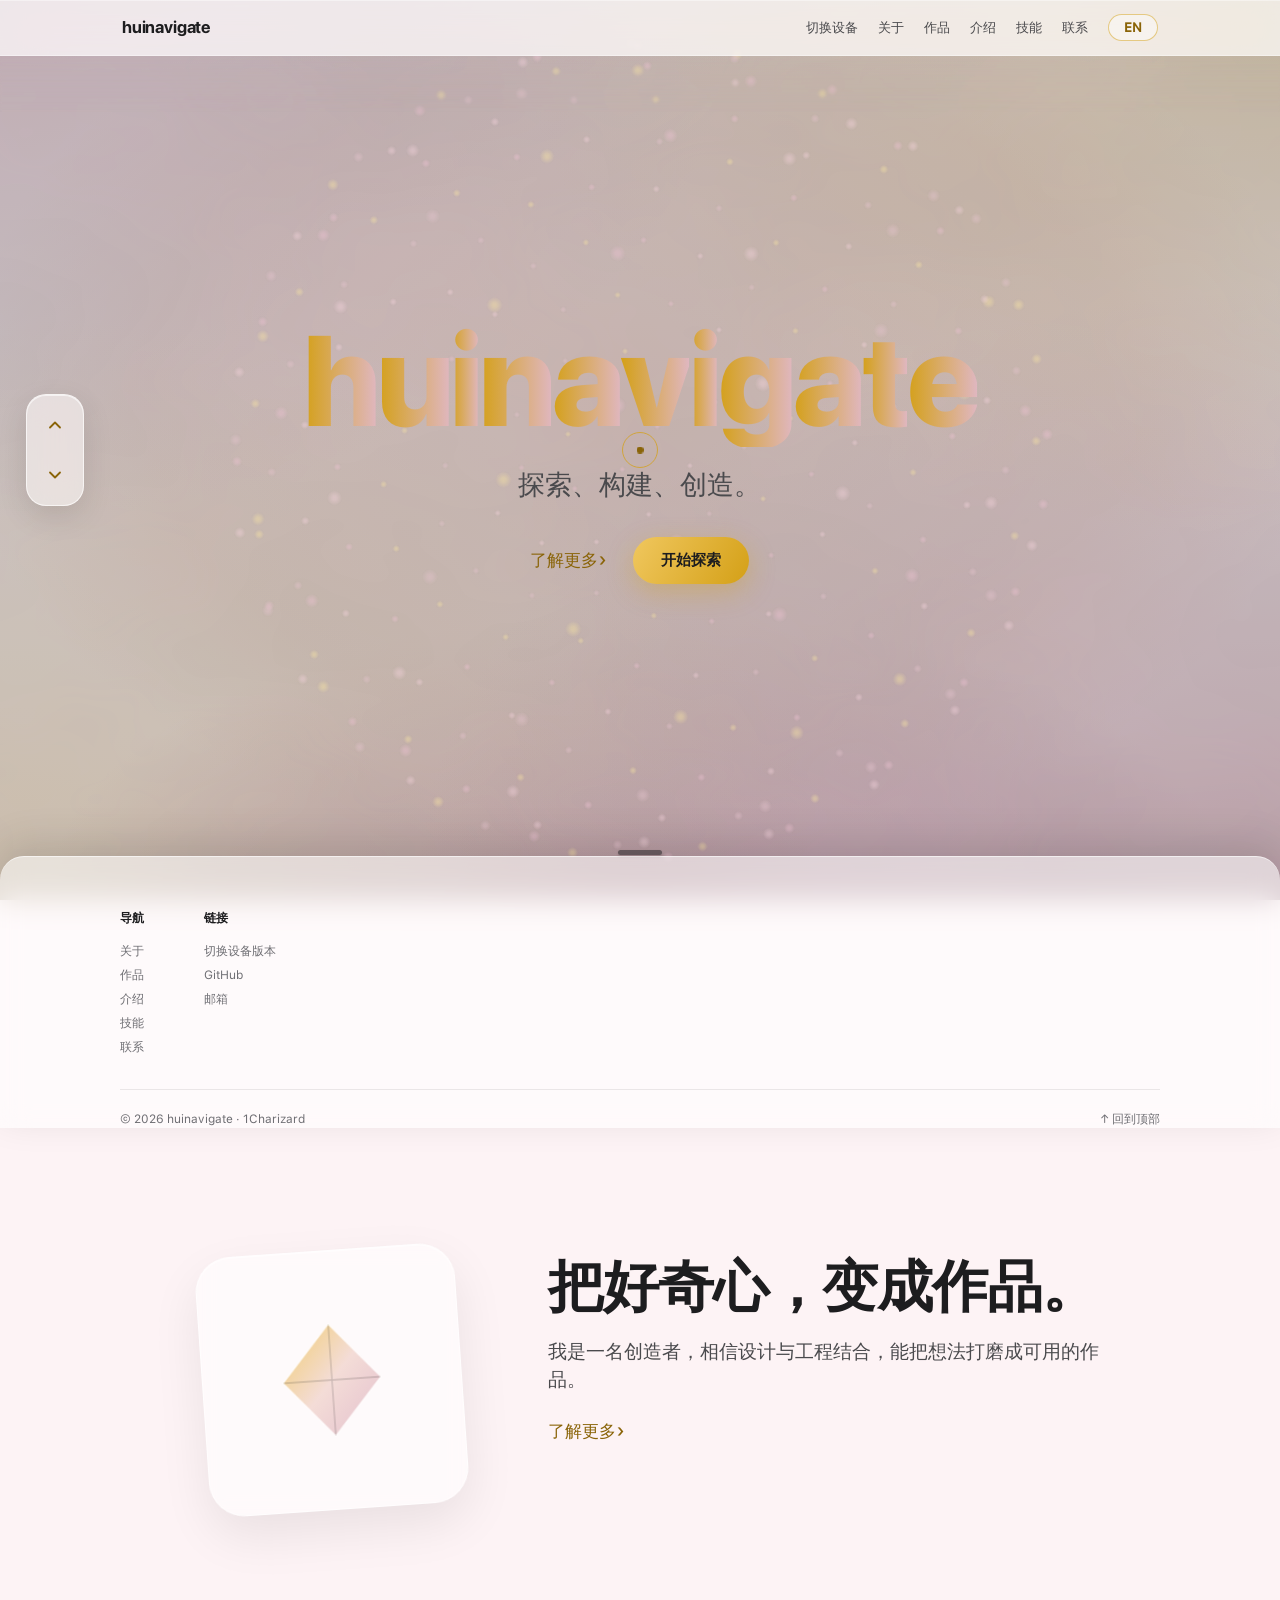
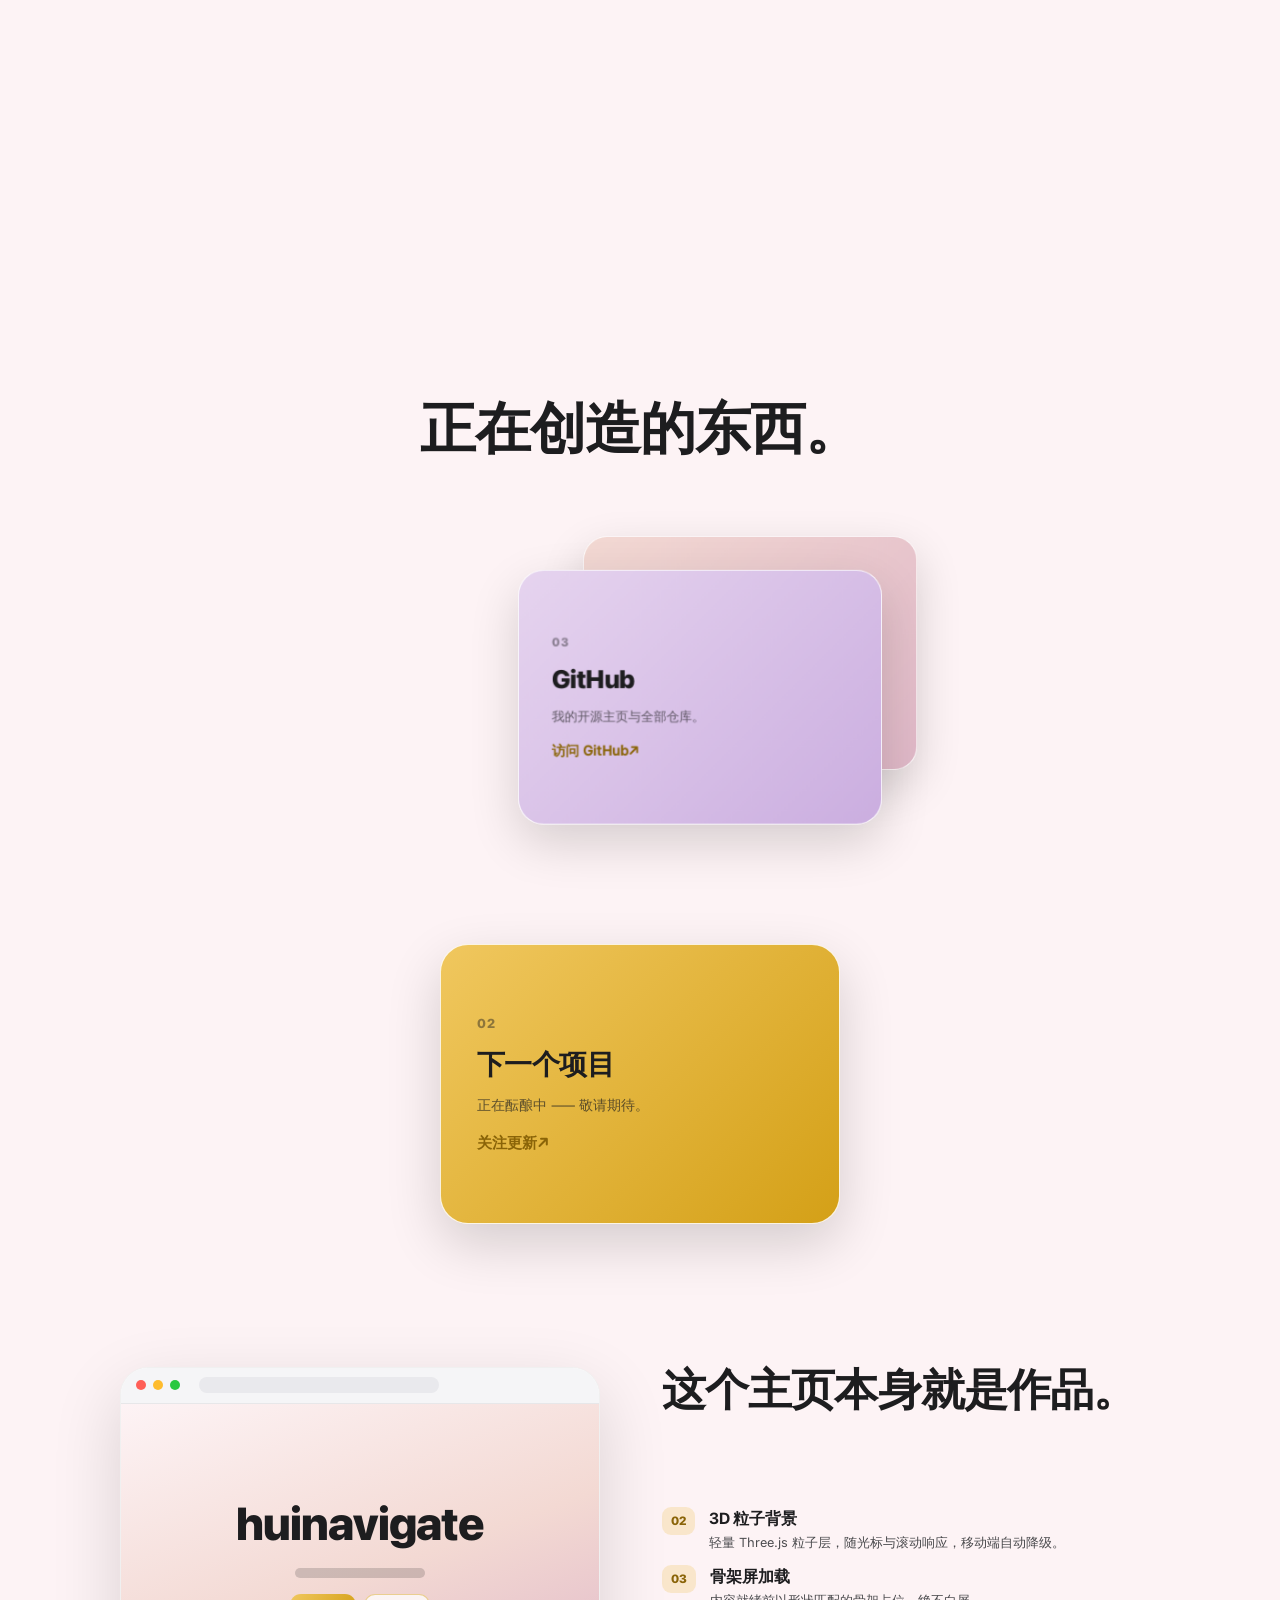
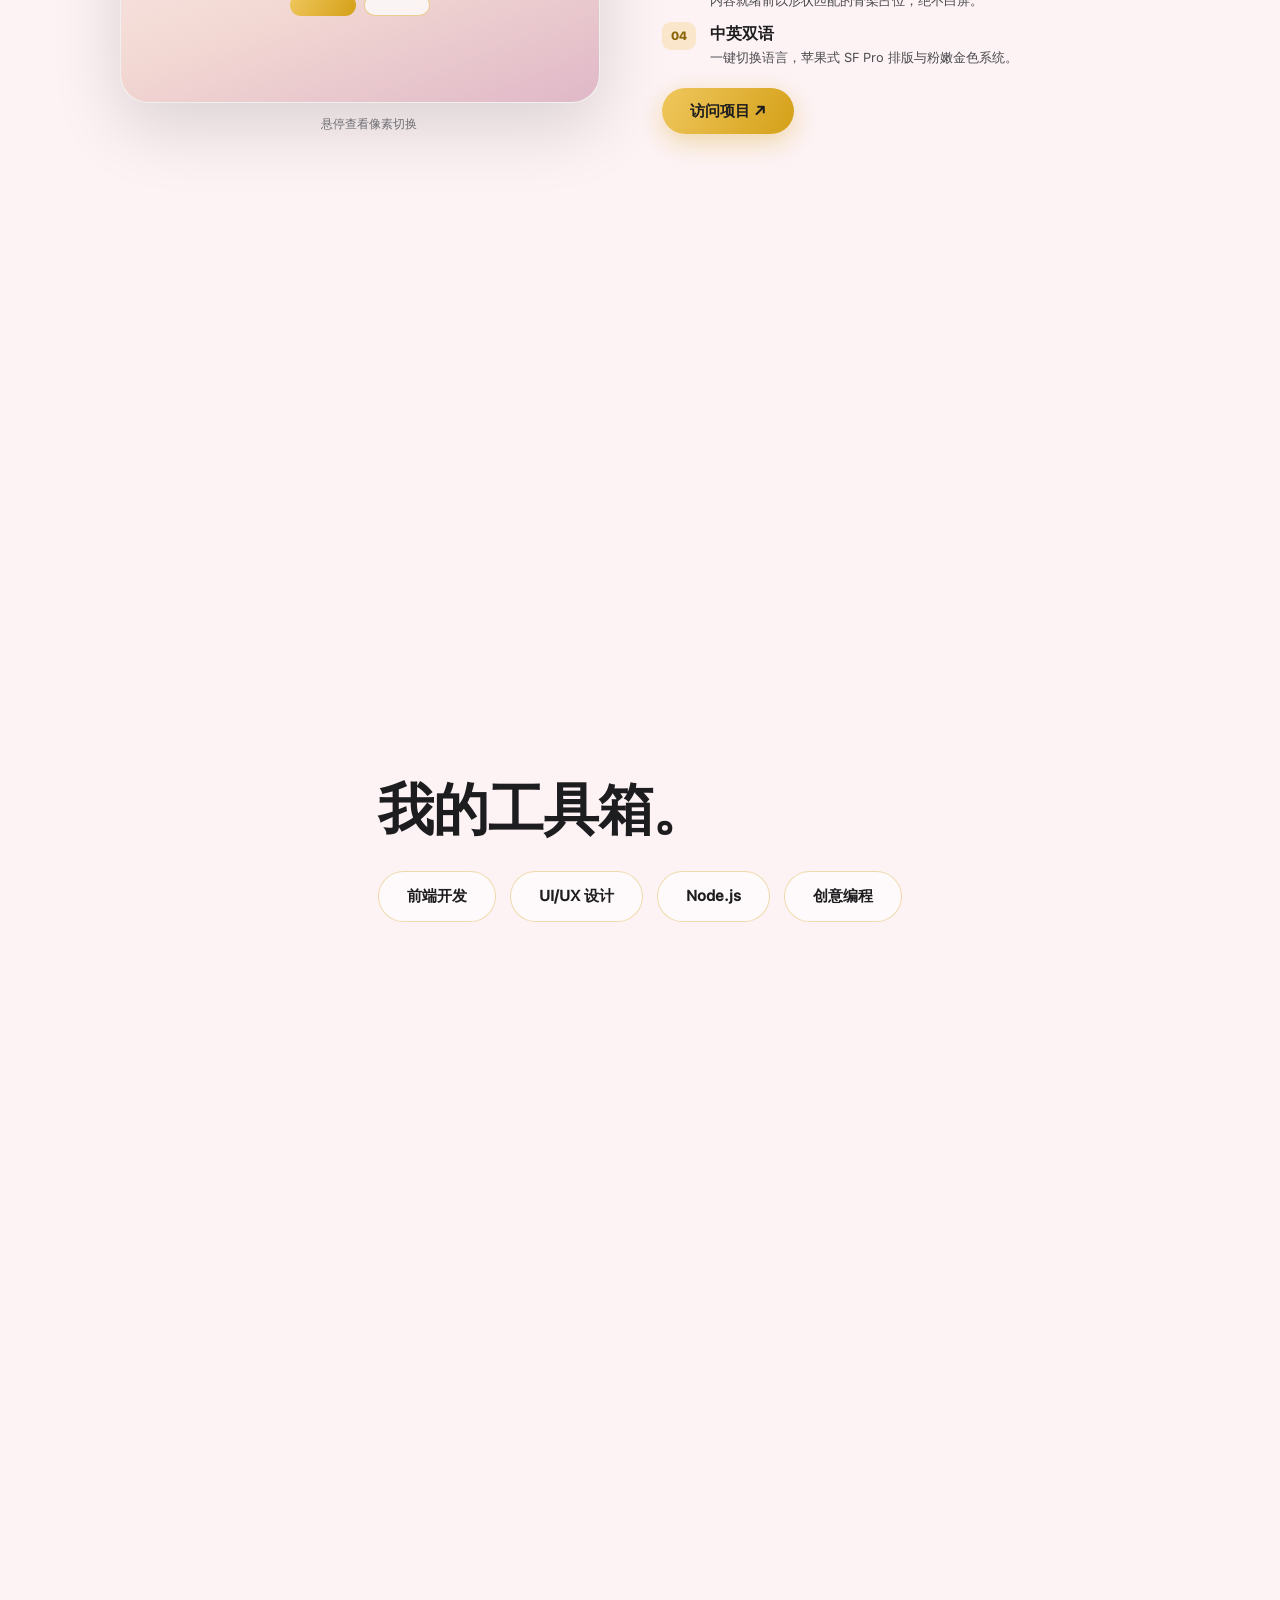
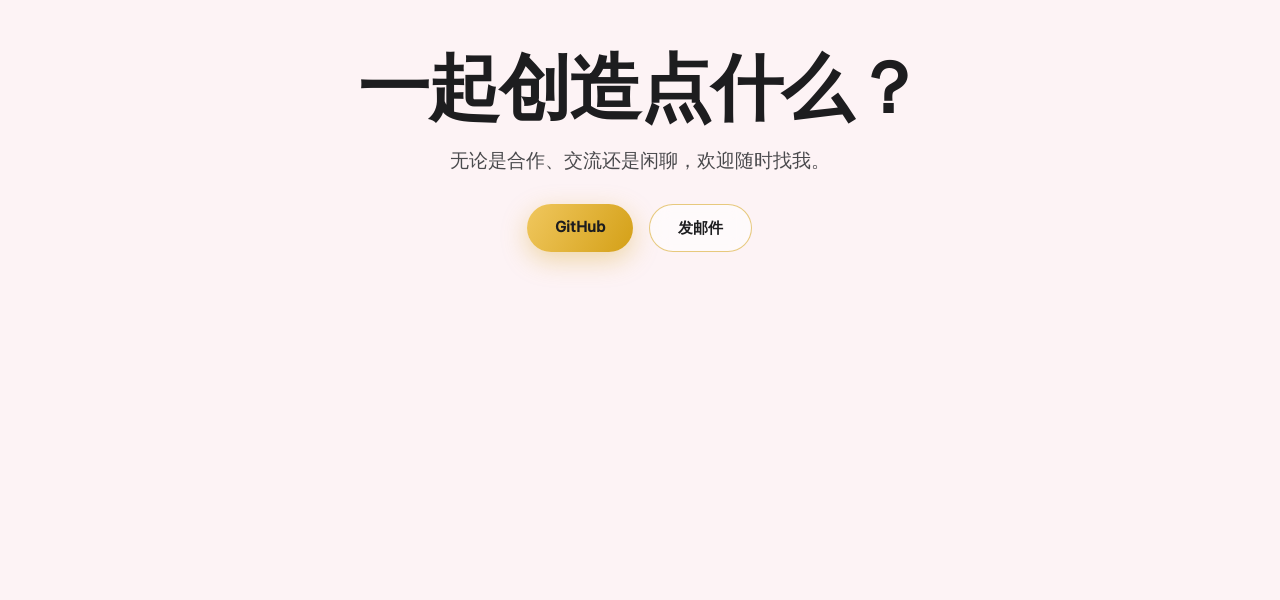
==== desktop/index.html @ d38ab1aa "feat: 三端(desktop/tablet/mobile)统一小白条抽屉交互 - 手机端移除 tab 栏,统一为小白条抽屉(点击白条丝滑上滑) - 手机端小白条整体上移 90px(body[dat" ====
<!DOCTYPE html>
<html lang="zh-CN" class="no-js">
<head>
  <meta charset="UTF-8">
  <meta name="viewport" content="width=device-width, initial-scale=1.0">
  <title>huinavigate — 1Charizard</title>
  <meta name="description" content="huinavigate — 探索、构建、创造。1Charizard 的个人主页。">
  <link rel="icon" href="data:image/svg+xml,%3Csvg xmlns='http://www.w3.org/2000/svg' viewBox='0 0 64 64'%3E%3Cdefs%3E%3ClinearGradient id='g' x1='0' y1='0' x2='1' y2='1'%3E%3Cstop offset='0' stop-color='%23f0c75e'/%3E%3Cstop offset='1' stop-color='%23e0b8c8'/%3E%3C/linearGradient%3E%3C/defs%3E%3Crect width='64' height='64' rx='15' fill='url(%23g)'/%3E%3Ctext x='32' y='45' font-family='-apple-system,Segoe UI,sans-serif' font-size='34' font-weight='700' text-anchor='middle' fill='%231d1d1f'%3Eh%3C/text%3E%3C/svg%3E">
  <link rel="stylesheet" href="../styles.css">
  <script>
    /* 刷新置顶:在 body 加载前禁用浏览器滚动位置恢复 */
    if ('scrollRestoration' in window.history) window.history.scrollRestoration = 'manual';
  </script>
  <noscript><style>.no-js #intro{display:none!important}.no-js .hero-title,.no-js .hero-sub,.no-js .hero-links,.no-js .hero-scroll,.no-js .reveal{opacity:1!important;transform:none!important}.no-js .nav{opacity:1!important;transform:none!important}</style></noscript>
</head>
<body data-device="desktop" data-touch="false">

  <!-- 设备检测(最先加载,写 body[data-device]) -->
  <script src="../device.js"></script>

  <!-- 全屏粉嫩水晶渐变背景 -->
  <div class="bg-scene" aria-hidden="true"></div>

    <!-- Dark Veil 全屏暗纱背景(WebGL 粉金流动纱幕) -->
    <div id="darkVeil" aria-hidden="true"></div>

    <!-- Gradual Blur 顶部渐晕(导航下方向下淡出的毛玻璃过渡) -->
    <div id="gradualBlur" aria-hidden="true"></div>

  <!-- 3D / 粒子特效层 -->
  <div id="fx" aria-hidden="true"></div>

  <!-- 桌面光标 -->
  <div id="cursorDot" class="cursor-dot" aria-hidden="true"></div>
  <div id="cursorRing" class="cursor-ring" aria-hidden="true"></div>

  <!-- 像素开场序幕:加载完成后 center 扩散揭示 hero -->
  <div id="intro" aria-hidden="false">
    <div class="ps-layer ps-layer-a" data-visible="true">
      <div class="intro-content">
        <span class="intro-brand">huinavigate</span>
        <span class="intro-tag" data-i18n="hero.sub">探索、构建、创造。</span>
      </div>
    </div>
    <div class="ps-layer ps-layer-b" data-visible="false" aria-hidden="true">
      <div class="intro-hero">
        <h1 class="hero-title gradient-hero intro-hero-title">huinavigate</h1>
        <p class="hero-sub intro-hero-sub" data-i18n="hero.sub">探索、构建、创造。</p>
        <div class="hero-links intro-hero-links">
          <a class="link-arrow" href="#about" data-i18n="hero.learn">了解更多 <span class="arrow">›</span></a>
          <a class="btn btn-primary" href="#contact" data-i18n="hero.cta">开始探索</a>
        </div>
      </div>
    </div>
  </div>

  <!-- 导航(苹果式毛玻璃) -->
  <header class="nav" id="nav">
    <nav class="nav-inner">
      <a class="nav-logo" href="#hero" data-magnetic>huinavigate</a>
      <div class="nav-links">
        <a href="../" class="nav-switch">切换设备</a>
        <a href="#about" data-i18n="nav.about">关于</a>
        <a href="#works" data-i18n="nav.works">作品</a>
        <a href="#showcase" data-i18n="nav.showcase">介绍</a>
        <a href="#skills" data-i18n="nav.skills">技能</a>
        <a href="#contact" data-i18n="nav.contact">联系</a>
      </div>
      <button class="lang-toggle" id="langToggle" aria-label="切换语言" data-magnetic>EN</button>
    </nav>
  </header>


  <!-- 左侧玻璃上下切换按钮 -->
  <aside class="side-nav-glass" id="sideNavGlass" aria-label="上下切换板块">
    <button class="snv-btn" data-snv="prev" aria-label="上一板块">
      <svg viewBox="0 0 24 24" aria-hidden="true"><path d="M6 15l6-6 6 6" fill="none" stroke="currentColor" stroke-width="2.2" stroke-linecap="round" stroke-linejoin="round"/></svg>
    </button>
    <button class="snv-btn" data-snv="next" aria-label="下一板块">
      <svg viewBox="0 0 24 24" aria-hidden="true"><path d="M6 9l6 6 6-6" fill="none" stroke="currentColor" stroke-width="2.2" stroke-linecap="round" stroke-linejoin="round"/></svg>
    </button>
  </aside>

  <main id="content" class="content">

    <!-- ============ HERO(沉浸式开场) ============ -->
    <section class="hero" id="hero" data-section="hero">
      <div class="hero-inner">
        <h1 class="hero-title gradient-hero" id="heroTitle">huinavigate</h1>
        <p class="hero-sub" data-i18n="hero.sub">探索、构建、创造。</p>
        <div class="hero-links">
          <a class="link-arrow" href="#about" data-i18n="hero.learn" data-magnetic>了解更多 <span class="arrow">›</span></a>
          <a class="btn btn-primary" href="#contact" data-i18n="hero.cta" data-magnetic>开始探索</a>
        </div>
      </div>
      <div class="hero-scroll" aria-hidden="true"><span></span></div>
    </section>

    <!-- ============ ABOUT(不对称双栏) ============ -->
    <section class="section about" id="about" data-section="about">
      <div class="section-inner about-inner">
        <div class="about-visual glow-card reveal" data-glow aria-hidden="true">
          <span class="edge-light"></span>
          <svg viewBox="0 0 160 160" role="img" aria-label="crystal">
            <defs>
              <linearGradient id="crystalGrad" x1="0" y1="0" x2="1" y2="1">
                <stop offset="0" stop-color="#f0c75e"/>
                <stop offset="0.5" stop-color="#f3d9d3"/>
                <stop offset="1" stop-color="#e0b8c8"/>
              </linearGradient>
            </defs>
            <path d="M80 16 L136 80 L80 144 L24 80 Z" fill="url(#crystalGrad)" opacity="0.9"/>
            <path d="M80 16 L80 144 M24 80 L136 80" stroke="rgba(29,29,31,0.18)" stroke-width="1.5"/>
            <path d="M80 16 L136 80 L80 144 L24 80 Z" fill="none" stroke="rgba(255,255,255,0.6)" stroke-width="2"/>
          </svg>
        </div>
        <div class="about-copy">
          <h2 class="section-title reveal" data-i18n="about.title">把好奇心，变成作品。</h2>
          <p class="section-sub reveal" data-i18n="about.sub">我是一名创造者，相信设计与工程结合，能把想法打磨成可用的作品。</p>
          <a class="link-arrow reveal" href="#works" data-i18n="about.learn" data-magnetic>了解更多 <span class="arrow">›</span></a>
        </div>
      </div>
    </section>

    <!-- ============ WORKS(CardSwap 弹性卡片堆叠) ============ -->
    <section class="section works" id="works" data-section="works">
      <div class="section-inner">
        <h2 class="section-title reveal" data-i18n="works.title">正在创造的东西。</h2>
        <div class="works-swap" id="worksSwap" data-cards>
          <a class="swap-card sc1" href="https://github.com/1Charizard/huinavigate" target="_blank" rel="noopener" data-card>
            <span class="sc-index" aria-hidden="true">01</span>
            <span class="sc-title" data-i18n="works.c1t">huinavigate</span>
            <span class="sc-desc" data-i18n="works.c1d">个人主页 —— 探索设计与交互的边界。</span>
            <span class="sc-link" data-i18n="works.c1l">查看项目 <span class="arrow">↗</span></span>
          </a>
          <a class="swap-card sc2" href="https://github.com/1Charizard" target="_blank" rel="noopener" data-card>
            <span class="sc-index" aria-hidden="true">02</span>
            <span class="sc-title" data-i18n="works.c2t">下一个项目</span>
            <span class="sc-desc" data-i18n="works.c2d">正在酝酿中 —— 敬请期待。</span>
            <span class="sc-link" data-i18n="works.c2l">关注更新 <span class="arrow">↗</span></span>
          </a>
          <a class="swap-card sc3" href="https://github.com/1Charizard" target="_blank" rel="noopener" data-card>
            <span class="sc-index" aria-hidden="true">03</span>
            <span class="sc-title" data-i18n="works.c3t">GitHub</span>
            <span class="sc-desc" data-i18n="works.c3d">我的开源主页与全部仓库。</span>
            <span class="sc-link" data-i18n="works.c3l">访问 GitHub <span class="arrow">↗</span></span>
          </a>
        </div>
        <div class="works-skeleton" id="worksSkeleton" aria-hidden="true">
          <div class="sk-block"></div>
        </div>
      </div>
    </section>

    <!-- ============ SHOWCASE(产品介绍:浏览器 mockup + 特性) ============ -->
    <section class="section showcase" id="showcase" data-section="showcase">
      <div class="section-inner showcase-inner">
        <div class="showcase-media reveal">
          <div class="mock-frame">
            <div class="mock-bar" aria-hidden="true">
              <i></i><i></i><i></i>
              <span></span>
            </div>
            <div class="ps-mockup" id="mockup">
              <div class="ps-layer" data-visible="true">
                <div class="mock-view mv-home" aria-hidden="true">
                  <div class="mv-hero">
                    <div class="mv-brand">huinavigate</div>
                    <div class="mv-sub"></div>
                    <div class="mv-btns"><span></span><span></span></div>
                  </div>
                </div>
              </div>
              <div class="ps-layer" data-visible="false" aria-hidden="true">
                <div class="mock-view mv-works" aria-hidden="true">
                  <div class="mv-card"></div>
                  <div class="mv-card"></div>
                </div>
              </div>
            </div>
          </div>
          <p class="mock-hint" data-i18n="showcase.hint">悬停查看像素切换</p>
        </div>
        <div class="showcase-copy">
          <h2 class="section-title reveal" data-i18n="showcase.title">这个主页本身就是作品。</h2>
          <ul class="feats">
            <li class="feat reveal">
              <span class="feat-num" aria-hidden="true">01</span>
              <div class="feat-copy">
                <h3 data-i18n="showcase.d1t">像素马赛克开场</h3>
                <p data-i18n="showcase.d1d">加载完成即触发 PixelSwap 中心扩散揭幕，每一像素都是一扇通往内容的窗口。</p>
              </div>
            </li>
            <li class="feat reveal">
              <span class="feat-num" aria-hidden="true">02</span>
              <div class="feat-copy">
                <h3 data-i18n="showcase.d2t">3D 粒子背景</h3>
                <p data-i18n="showcase.d2d">轻量 Three.js 粒子层，随光标与滚动响应，移动端自动降级。</p>
              </div>
            </li>
            <li class="feat reveal">
              <span class="feat-num" aria-hidden="true">03</span>
              <div class="feat-copy">
                <h3 data-i18n="showcase.d3t">骨架屏加载</h3>
                <p data-i18n="showcase.d3d">内容就绪前以形状匹配的骨架占位，绝不白屏。</p>
              </div>
            </li>
            <li class="feat reveal">
              <span class="feat-num" aria-hidden="true">04</span>
              <div class="feat-copy">
                <h3 data-i18n="showcase.d4t">中英双语</h3>
                <p data-i18n="showcase.d4d">一键切换语言，苹果式 SF Pro 排版与粉嫩金色系统。</p>
              </div>
            </li>
          </ul>
          <a class="btn btn-primary reveal" href="https://github.com/1Charizard/huinavigate" target="_blank" rel="noopener" data-magnetic>
            <span data-i18n="showcase.cta">访问项目</span> <span class="arrow" aria-hidden="true">↗</span>
          </a>
        </div>
      </div>
    </section>

    <!-- ============ SKILLS(弹性 chips) ============ -->
    <section class="section skills" id="skills" data-section="skills">
      <div class="section-inner">
        <h2 class="section-title reveal" data-i18n="skills.title">我的工具箱。</h2>
        <div class="chips">
          <span class="chip" data-i18n="skills.s1" data-magnetic>前端开发</span>
          <span class="chip" data-i18n="skills.s2" data-magnetic>UI/UX 设计</span>
          <span class="chip" data-i18n="skills.s3" data-magnetic>Node.js</span>
          <span class="chip" data-i18n="skills.s4" data-magnetic>创意编程</span>
        </div>
      </div>
    </section>

    <!-- ============ CONTACT(全屏收尾) ============ -->
    <section class="section contact" id="contact" data-section="contact">
      <div class="section-inner">
        <h2 class="section-title reveal" data-i18n="contact.title">一起创造点什么？</h2>
        <p class="section-sub reveal" data-i18n="contact.sub">无论是合作、交流还是闲聊，欢迎随时找我。</p>
        <div class="contact-links reveal">
          <a class="btn btn-primary" href="https://github.com/1Charizard" target="_blank" rel="noopener" data-magnetic>GitHub</a>
          <a class="btn btn-ghost" href="mailto:1Charizard@users.noreply.github.com" data-i18n="contact.email" data-magnetic>发邮件</a>
        </div>
      </div>
    </section>

  </main>

  <!-- ============ 底部抽屉(小白条把手 + 丝滑上滑的页脚导航) ============ -->
  <footer class="footer footer-sheet" id="footerSheet">
    <button class="sheet-handle" id="sheetHandle" aria-label="展开页脚导航">
      <span class="sheet-handle-bar"></span>
    </button>
    <div class="footer-inner">
      <div class="footer-cols">
        <div class="footer-col">
          <h4 data-i18n="footer.nav">导航</h4>
          <a href="#about" data-sheet-link data-i18n="nav.about">关于</a>
          <a href="#works" data-sheet-link data-i18n="nav.works">作品</a>
          <a href="#showcase" data-sheet-link data-i18n="nav.showcase">介绍</a>
          <a href="#skills" data-sheet-link data-i18n="nav.skills">技能</a>
          <a href="#contact" data-sheet-link data-i18n="nav.contact">联系</a>
        </div>
        <div class="footer-col">
          <h4 data-i18n="footer.links">链接</h4>
          <a href="../" data-sheet-link>切换设备版本</a>
          <a href="https://github.com/1Charizard" target="_blank" rel="noopener">GitHub</a>
          <a href="mailto:1Charizard@users.noreply.github.com" data-i18n="footer.email">邮箱</a>
        </div>
      </div>
      <div class="footer-bottom">
        <p>© <span id="year"></span> huinavigate · 1Charizard</p>
        <p><a href="#hero" data-sheet-link>↑ 回到顶部</a></p>
      </div>
    </div>
  </footer>

  <!-- GSAP(UMD,渐变背景与滚动编舞) -->
  <script src="../vendor/gsap.js"></script>
  <script src="../vendor/ScrollTrigger.js"></script>
  <!-- 背景渐变与滚动编舞 -->
  <script src="../scene.js"></script>
    <!-- Dark Veil 全屏暗纱(WebGL 粉金流动,失败静默) -->
    <script src="../dark-veil.js"></script>
    <!-- Gradual Blur 顶部渐晕(导航下方毛玻璃过渡) -->
    <script src="../gradual-blur.js"></script>
  <!-- 3D 粒子(ESM,可降级) -->
  <script type="module" src="../three-scene.js"></script>
  <!-- PixelSwap 像素过渡(零依赖) -->
  <script src="../pixel-swap.js"></script>
    <!-- Scroll Expand 开场(零依赖,粉金媒体窗口展开揭幕) -->
    <script src="../scroll-expand-open.js"></script>
  <!-- 界面逻辑(开场/光标/磁吸/ripple/i18n/骨架) -->
  <script src="../main.js"></script>
</body>
</html>
---- styles.css ----
/* ============================================================
   huinavigate — 苹果官网排版 + 粉嫩金色 + 沉浸式动效
   (Apple Liquid Glass 为近似实现:backdrop-filter + 分层描边)
   ============================================================ */

/* ---------- SF Pro 字体 ---------- */
@font-face {
  font-family: "SF Pro Display";
  src: url("vendor/fonts/SF-Pro-Display-Regular.otf") format("opentype");
  font-weight: 400; font-display: swap;
}
@font-face {
  font-family: "SF Pro Display";
  src: url("vendor/fonts/SF-Pro-Display-Bold.otf") format("opentype");
  font-weight: 700; font-display: swap;
}
@font-face {
  font-family: "SF Pro Display";
  src: url("vendor/fonts/SF-Pro-Display-Heavy.otf") format("opentype");
  font-weight: 800; font-display: swap;
}
@font-face {
  font-family: "SF Pro Text";
  src: url("vendor/fonts/SF-Pro-Text-Regular.otf") format("opentype");
  font-weight: 400; font-display: swap;
}
@font-face {
  font-family: "SF Pro Text";
  src: url("vendor/fonts/SF-Pro-Text-Medium.otf") format("opentype");
  font-weight: 500; font-display: swap;
}

:root {
  --font-display: "SF Pro Display", -apple-system, BlinkMacSystemFont,
    "PingFang SC", "Hiragino Sans GB", "Microsoft YaHei", sans-serif;
  --font-text: "SF Pro Text", -apple-system, BlinkMacSystemFont,
    "PingFang SC", "Hiragino Sans GB", "Microsoft YaHei", sans-serif;

  /* 文字(近黑,保证彩底对比度) */
  --ink: #1d1d1f;
  --ink-soft: #4a4a4d;
  --ink-faint: #6e6e73;

  /* 金色点缀 */
  --gold: #d4a017;
  --gold-deep: #8a6408;
  --gold-light: #f0c75e;

  /* 玻璃面 */
  --glass: rgba(255, 255, 255, 0.55);
  --glass-strong: rgba(255, 255, 255, 0.72);
  --stroke: rgba(255, 255, 255, 0.65);

  --nav-h: 56px;
  --radius: 28px;
}

* { margin: 0; padding: 0; box-sizing: border-box; }
html { scroll-behavior: smooth; }

body {
  font-family: var(--font-text);
  background: #fdf3f5;
  color: var(--ink);
  line-height: 1.5;
  -webkit-font-smoothing: antialiased;
  overflow-x: hidden;
  min-height: 100vh;
  overscroll-behavior-y: contain;
}

a { color: inherit; text-decoration: none; }
button { font-family: inherit; cursor: pointer; border: none; background: none; color: inherit; }
::selection { background: var(--gold); color: #fff; }

/* 开场期间锁定滚动 */
html.intro-lock, html.intro-lock body { overflow: hidden; }

/* 交互光标下隐藏系统光标 */
@media (pointer: fine) {
  body.js-cursor, body.js-cursor a, body.js-cursor button { cursor: none; }
}

/* ============================================================
   分层背景:粉嫩水晶 + 四面柔和渐变
   ============================================================ */
.bg-scene {
  position: fixed; inset: 0; z-index: 0;
  background:
    /* 四角柔和深色过渡(压住边缘,突出中心) */
    radial-gradient(120% 120% at 0% 0%, rgba(224, 184, 200, 0.50) 0%, rgba(224, 184, 200, 0) 48%),
    radial-gradient(120% 120% at 100% 0%, rgba(240, 199, 94, 0.30) 0%, rgba(240, 199, 94, 0) 50%),
    radial-gradient(130% 130% at 100% 100%, rgba(214, 160, 178, 0.55) 0%, rgba(214, 160, 178, 0) 52%),
    radial-gradient(130% 130% at 0% 100%, rgba(240, 199, 94, 0.24) 0%, rgba(240, 199, 94, 0) 50%),
    /* 中心粉嫩椭圆 70%(主视觉) */
    radial-gradient(70% 68% at 50% 44%, rgba(243, 217, 211, 0.98) 0%, rgba(243, 217, 211, 0.55) 55%, rgba(243, 217, 211, 0) 76%),
    /* 底部玫瑰 58% */
    radial-gradient(58% 40% at 50% 100%, rgba(224, 184, 200, 0.92) 0%, rgba(224, 184, 200, 0.38) 55%, rgba(224, 184, 200, 0) 80%),
    /* 基底粉白 */
    #fdf3f5;
}

/* 3D / 粒子层 */
#fx {
  position: fixed; inset: 0; z-index: 1;
  pointer-events: none;
}

/* Dark Veil 全屏暗纱背景(WebGL) */
#darkVeil {
  position: fixed; inset: 0; z-index: 0;
  pointer-events: none;
  opacity: 0;
}
#darkVeil .darkveil-canvas {
  width: 100%; height: 100%; display: block;
}

/* Gradual Blur 顶部渐晕(导航下方毛玻璃过渡,层由 JS 生成) */
#gradualBlur {
  position: fixed; top: 0; left: 0; right: 0;
  pointer-events: none;
  z-index: 900;
}

/* 主内容压在背景与粒子之上 */
.content { position: relative; z-index: 2; }

/* ============================================================
   像素开场序幕(加载完成后 center 扩散揭示 hero)
   ============================================================ */
#intro {
  position: fixed; inset: 0; z-index: 4000;
  overflow: hidden;
  transition: opacity 0.7s ease;
  /* Scroll Expand 开场:窗口展开前由深色水晶底承接,展开后粉金媒体接管 */
  background: linear-gradient(160deg, #1a1a24 0%, #2a1a22 55%, #3a2430 100%);
}
#intro.done { opacity: 0; pointer-events: none; }

/* ---------- Scroll Expand 开场:粉金媒体窗口展开 ---------- */
.seo-window {
  position: absolute; inset: 0;
  overflow: hidden;
  will-change: clip-path;
}
.seo-media {
  position: absolute; inset: 0;
  background:
    radial-gradient(circle at 30% 40%, #f0c75e 0 12%, transparent 12.5%),
    radial-gradient(circle at 60% 65%, #f3d9d3 0 18%, transparent 18.5%),
    radial-gradient(circle at 80% 30%, #e0b8c8 0 10%, transparent 10.5%),
    linear-gradient(160deg, #fdf3f5, #e0b8c8);
  transform: scale(1.35);
  will-change: transform;
}
.seo-scrim {
  position: absolute; inset: 0;
  background: rgba(29, 29, 31, 0.45);
  opacity: 0;
}
.seo-content {
  position: absolute; inset: 0;
  display: flex; flex-direction: column; align-items: center; justify-content: center;
  gap: 18px; text-align: center; padding: 0 24px;
}
.seo-brand {
  font-family: var(--font-display);
  font-size: clamp(48px, 9vw, 104px);
  font-weight: 800; letter-spacing: -0.03em; line-height: 1.02;
  color: #fff;
  text-shadow: 0 2px 30px rgba(0, 0, 0, 0.45), 0 0 60px rgba(240, 199, 94, 0.55);
}
@media (max-width: 720px) {
  .seo-brand { font-size: clamp(38px, 12vw, 56px); letter-spacing: -0.04em; }
  .seo-tag { font-size: clamp(14px, 3.4vw, 17px); }
}
.seo-tag {
  font-family: var(--font-text);
  font-size: clamp(16px, 2.4vw, 24px); font-weight: 500;
  color: rgba(255, 255, 255, 0.92);
  text-shadow: 0 1px 16px rgba(0, 0, 0, 0.4);
}

/* PixelSwap 通用层 */
.ps-layer {
  position: absolute; inset: 0;
  transition: opacity 0.45s ease;
}
.ps-layer[data-visible="false"] { opacity: 0; visibility: hidden; pointer-events: none; }

.ps-grid { position: absolute; inset: 0; pointer-events: none; }
.ps-pixel {
  position: absolute; overflow: hidden;
  will-change: transform;
}
.ps-pixel-content { position: absolute; }

/* 序幕 A 层:深色水晶底 + 品牌 */
.ps-layer-a {
  background: linear-gradient(160deg, #1a1a24 0%, #2a1a22 55%, #3a2430 100%);
}
.intro-content {
  position: absolute; inset: 0;
  display: flex; flex-direction: column; align-items: center; justify-content: center;
  gap: 20px; text-align: center; padding: 0 24px;
}
.intro-brand {
  font-family: var(--font-display);
  font-size: clamp(64px, min(11vw, 17vh), 128px);
  font-weight: 800; letter-spacing: -0.03em; line-height: 1.02;
  background: linear-gradient(120deg, #f0c75e 20%, #f3d9d3 50%, #e0b8c8 80%);
  background-size: 200% auto;
  -webkit-background-clip: text; background-clip: text;
  -webkit-text-fill-color: transparent;
  animation: shimmer-text 2.4s linear infinite;
}
.intro-tag {
  font-family: var(--font-text);
  font-size: clamp(19px, 2.6vw, 27px); font-weight: 500;
  color: rgba(255, 255, 255, 0.85);
}
@keyframes shimmer-text { to { background-position: 200% center; } }

/* 序幕 B 层:与页面背景一致,无缝衔接 */
.ps-layer-b {
  background: #fdf3f5;
}
.intro-hero {
  position: absolute; inset: 0;
  display: flex; flex-direction: column; align-items: center; justify-content: center;
  text-align: center; padding: 0 24px;
}
/* 序幕内的 hero 元素直接可见(不等待 body.ready) */
.ps-layer .hero-title,
.ps-layer .hero-sub,
.ps-layer .hero-links { opacity: 1; transform: none; }

/* ============================================================
   自定义光标(仅桌面)
   ============================================================ */
.cursor-dot, .cursor-ring {
  position: fixed; left: 0; top: 0; z-index: 6000;
  border-radius: 50%; pointer-events: none;
  opacity: 0; transform: translate(-50%, -50%);
  will-change: transform;
}
.cursor-dot {
  width: 7px; height: 7px; background: var(--gold-deep);
  transition: opacity 0.3s ease;
}
.cursor-ring {
  width: 36px; height: 36px;
  border: 1.5px solid rgba(212, 160, 23, 0.75);
  transition: width 0.25s ease, height 0.25s ease, opacity 0.3s ease,
    border-color 0.25s ease, background 0.25s ease;
}
body.js-cursor .cursor-dot, body.js-cursor .cursor-ring { opacity: 1; }
.cursor-ring.is-hover {
  width: 58px; height: 58px;
  background: rgba(240, 199, 94, 0.12);
  border-color: var(--gold);
}
.cursor-ring.is-down { width: 26px; height: 26px; }

/* 点击 ripple */
.ripple {
  position: fixed; z-index: 5990; pointer-events: none;
  border-radius: 50%; transform: translate(-50%, -50%) scale(0);
  background: radial-gradient(circle, rgba(240, 199, 94, 0.55) 0%, rgba(224, 184, 200, 0.2) 60%, transparent 70%);
  animation: ripple-burst 0.7s cubic-bezier(0.16, 1, 0.3, 1) forwards;
}
@keyframes ripple-burst { to { transform: translate(-50%, -50%) scale(1); opacity: 0; } }

/* ============================================================
   导航(苹果式毛玻璃)
   ============================================================ */
.nav {
  position: fixed; top: 0; left: 0; right: 0; z-index: 2000;
  height: var(--nav-h);
  background: var(--glass-strong);
  -webkit-backdrop-filter: saturate(180%) blur(20px);
  backdrop-filter: saturate(180%) blur(20px);
  border-bottom: 1px solid rgba(255, 255, 255, 0.35);
  box-shadow: inset 0 1px 0 rgba(255, 255, 255, 0.4);
  opacity: 0; transform: translateY(-12px);
  transition: opacity 0.6s ease 0.5s, transform 0.6s ease 0.5s,
    background 0.3s ease, box-shadow 0.3s ease;
}
body.ready .nav { opacity: 1; transform: none; }
.nav.scrolled { background: var(--glass-strong); box-shadow: 0 1px 16px rgba(0, 0, 0, 0.08); }
.nav-inner {
  max-width: 1080px; height: 100%; margin: 0 auto; padding: 0 22px;
  display: flex; align-items: center; gap: 20px;
}
.nav-logo {
  font-family: var(--font-display);
  font-size: 17px; font-weight: 700; letter-spacing: -0.01em;
  color: var(--ink);
  margin-right: auto;
}
.nav-links { display: flex; gap: 20px; }
.nav-links a {
  font-family: var(--font-text);
  font-size: 13px; color: var(--ink-soft);
  position: relative; padding: 4px 0;
  transition: color 0.25s ease;
}
.nav-links a::after {
  content: ""; position: absolute; left: 0; bottom: -2px;
  width: 100%; height: 1.5px; border-radius: 1px;
  background: var(--gold);
  transform: scaleX(0); transform-origin: right;
  transition: transform 0.3s cubic-bezier(0.65, 0, 0.35, 1);
}
.nav-links a:hover { color: var(--ink); }
.nav-links a:hover::after { transform: scaleX(1); transform-origin: left; }
.lang-toggle {
  font-family: var(--font-text);
  font-size: 13px; font-weight: 600; color: var(--gold-deep);
  border: 1.5px solid rgba(212, 160, 23, 0.5);
  background: rgba(255, 255, 255, 0.4);
  padding: 5px 15px; border-radius: 980px;
  transition: background 0.25s ease, color 0.25s ease, border-color 0.25s ease, transform 0.25s ease;
}
.lang-toggle:hover { background: var(--gold); color: #fff; border-color: var(--gold); }

/* ============================================================
   HERO(沉浸式开场 + 逐字 reveal)
   ============================================================ */
.hero {
  min-height: 100vh; min-height: 100dvh;
  display: flex; align-items: center; justify-content: center;
  text-align: center;
  padding: 0 24px;
  position: relative;
}
.hero-inner { max-width: 960px; }
.hero-title {
  font-family: var(--font-display);
  font-size: clamp(64px, min(11vw, 17vh), 128px);
  font-weight: 800;
  letter-spacing: -0.03em;
  line-height: 1.02;
  color: var(--ink);
  text-shadow: 0 2px 40px rgba(240, 199, 94, 0.18);
}
.hero-title .char {
  display: inline-block; white-space: pre;
  opacity: 0; transform: translateY(0.6em) rotate(5deg);
  transition: opacity 0.7s cubic-bezier(0.16, 1, 0.3, 1),
    transform 0.7s cubic-bezier(0.16, 1, 0.3, 1);
}
body.ready .hero-title .char { opacity: 1; transform: none; }

/* Gradient Text(粉金流动) */
.gradient-hero .char {
  background-image: linear-gradient(90deg, #d4a017, #e0b8c8 35%, #f0c75e 55%, #f3d9d3 75%, #d4a017);
  background-size: 300% 100%;
  -webkit-background-clip: text; background-clip: text;
  -webkit-text-fill-color: transparent; color: transparent;
  animation: hero-gradient-flow 7s linear infinite;
  text-shadow: none;
}
.gradient-hero:hover .char { animation-play-state: paused; }
@keyframes hero-gradient-flow { to { background-position: 300% 0; } }

.hero-sub {
  font-family: var(--font-text);
  font-size: clamp(19px, 2.6vw, 27px);
  font-weight: 500;
  color: var(--ink-soft);
  margin-top: 18px;
  opacity: 0; transform: translateY(18px);
  transition: opacity 0.9s cubic-bezier(0.16, 1, 0.3, 1),
    transform 0.9s cubic-bezier(0.16, 1, 0.3, 1);
}
body.ready .hero-sub { opacity: 1; transform: none; transition-delay: 0.55s; }
.hero-links {
  margin-top: 32px;
  display: flex; align-items: center; justify-content: center; gap: 26px; flex-wrap: wrap;
  opacity: 0; transition: opacity 0.9s cubic-bezier(0.16, 1, 0.3, 1),
    transform 0.9s cubic-bezier(0.16, 1, 0.3, 1);
}
body.ready .hero-links { opacity: 1; transform: none; transition-delay: 0.75s; }

.link-arrow {
  font-family: var(--font-text);
  font-size: 17px; font-weight: 500; color: var(--gold-deep);
  transition: color 0.25s ease;
}
.link-arrow:hover { color: var(--gold); }
.link-arrow .arrow {
  display: inline-block; transition: transform 0.3s ease; font-size: 20px; line-height: 1;
}
.link-arrow:hover .arrow { transform: translateX(4px); }

.btn {
  font-family: var(--font-text);
  display: inline-block; padding: 12px 28px; border-radius: 980px;
  font-size: 15px; font-weight: 600;
  transition: transform 0.3s cubic-bezier(0.16, 1, 0.3, 1), box-shadow 0.3s ease,
    background 0.3s ease, border-color 0.3s ease, color 0.3s ease;
}
.btn:active { transform: scale(0.98); }
/* 主按钮:近黑文字压亮金渐变,保证 WCAG AA */
.btn-primary {
  background: linear-gradient(120deg, #f0c75e, #d4a017);
  color: #1d1d1f;
  box-shadow: 0 8px 26px rgba(212, 160, 23, 0.35);
}
.btn-primary:hover { transform: scale(1.04); box-shadow: 0 14px 38px rgba(240, 199, 94, 0.55); }
.btn-ghost {
  border: 1.5px solid rgba(212, 160, 23, 0.55);
  color: var(--ink);
  background: var(--glass);
  -webkit-backdrop-filter: blur(10px); backdrop-filter: blur(10px);
}
.btn-ghost:hover { background: rgba(240, 199, 94, 0.2); transform: scale(1.04); border-color: var(--gold); }
.btn-primary:active, .btn-ghost:active { transform: scale(0.97); }

.hero-scroll {
  position: absolute; bottom: 28px; left: 50%; transform: translateX(-50%);
  width: 24px; height: 40px; border: 2px solid rgba(212, 160, 23, 0.5);
  border-radius: 20px; display: flex; justify-content: center; padding-top: 7px;
  opacity: 0; transition: opacity 1s ease 0.95s;
}
body.ready .hero-scroll { opacity: 1; }
.hero-scroll span {
  width: 4px; height: 8px; border-radius: 4px; background: var(--gold);
  animation: scroll-dot 1.6s ease-in-out infinite;
}
@keyframes scroll-dot {
  0% { transform: translateY(0); opacity: 1; }
  70% { transform: translateY(14px); opacity: 0; }
  100% { transform: translateY(0); opacity: 0; }
}

/* ============================================================
   分区(沉浸式:透明背景透出渐变与粒子)
   ============================================================ */
/* 分区(沉浸式:整屏翻页,scroll-snap 强制吸附,未跳转前看不到下一板块) */
.section {
  min-height: 100vh; min-height: 100dvh;
  display: flex; flex-direction: column; justify-content: center;
  padding: 200px 24px;
  position: relative;
}
/* works 区块内容整体偏下(标题与卡片组下移) */
.section.works {
  justify-content: flex-start;
  padding-top: calc(100dvh * 0.22);
}
.section.works .section-inner {
  padding-bottom: 0;
}
.section-inner { max-width: 1040px; margin: 0 auto; }

.section-eyebrow {
  font-family: var(--font-text);
  font-size: 13px; font-weight: 600; letter-spacing: 0.16em;
  text-transform: uppercase; color: var(--gold-deep);
  margin-bottom: 14px;
}
.section-title {
  font-family: var(--font-display);
  font-size: clamp(34px, 5vw, 56px);
  font-weight: 700; letter-spacing: -0.02em; line-height: 1.1;
  color: var(--ink);
  margin-bottom: 20px;
}
.section-sub {
  font-family: var(--font-text);
  font-size: clamp(16px, 2vw, 19px);
  color: var(--ink-soft);
  max-width: 560px; margin: 0 auto 28px;
}

/* 滚动渐入(CSS 兜底,IntersectionObserver 触发) */
.js .reveal {
  opacity: 0; transform: translateY(30px) scale(0.98);
  transition: opacity 0.8s cubic-bezier(0.16, 1, 0.3, 1),
    transform 0.8s cubic-bezier(0.16, 1, 0.3, 1);
}
.js .reveal.is-in { opacity: 1; transform: none; }

/* ============================================================
   ABOUT(不对称双栏)
   ============================================================ */
.about-inner {
  display: grid; grid-template-columns: 320px 1fr;
  gap: 56px; align-items: center;
}
.about-visual {
  width: 260px; height: 260px; margin: 0 auto;
  border-radius: 36px;
  background: var(--glass);
  -webkit-backdrop-filter: blur(14px); backdrop-filter: blur(14px);
  border: 1px solid var(--stroke);
  box-shadow: inset 0 1px 0 rgba(255, 255, 255, 0.6), 0 20px 50px rgba(0, 0, 0, 0.08);
  display: flex; align-items: center; justify-content: center;
}
.about-visual svg { width: 140px; height: 140px; }
.about-copy { text-align: left; }
.about-copy .section-sub { margin: 0 0 24px; }

/* ============================================================
   WORKS(CardSwap 弹性卡片堆叠 + 骨架)
   ============================================================ */
.works-swap {
  position: relative; width: min(420px, 92vw); height: 300px;
  margin: 140px auto 0; perspective: 1000px;
}
.swap-card {
  position: absolute; top: 50%; left: 50%;
  display: flex; flex-direction: column; justify-content: center; gap: 10px;
  width: 400px; height: 280px; padding: 34px 36px;
  border-radius: var(--radius);
  border: 1px solid rgba(255, 255, 255, 0.85);
  box-shadow: 0 20px 54px rgba(0, 0, 0, 0.16);
  transform-style: preserve-3d; backface-visibility: hidden;
  will-change: transform;
}
.sc1 { background: linear-gradient(135deg, #f3d9d3, #e0b8c8); }
.sc2 { background: linear-gradient(135deg, #f0c75e, #d4a017); }
.sc3 { background: linear-gradient(135deg, #e6d4ef, #cbaee0); }
.sc-index {
  font-family: var(--font-display); font-size: 13px; font-weight: 800;
  color: rgba(29, 29, 31, 0.45); letter-spacing: 0.08em;
}
.sc-title {
  font-family: var(--font-display);
  font-size: 28px; font-weight: 800; letter-spacing: -0.02em; color: var(--ink);
}
.sc-desc { font-size: 14px; color: rgba(29, 29, 31, 0.68); }
.sc-link {
  font-size: 15px; font-weight: 700; color: var(--gold-deep); margin-top: 6px;
}
.sc-link .arrow { display: inline-block; transition: transform 0.3s ease; }
.swap-card:hover .sc-link .arrow { transform: translateX(4px); }

/* works 骨架 */
.works-skeleton {
  position: absolute; left: 50%; top: 50%;
  width: min(420px, 92vw); height: 300px;
  transform: translate(-50%, -50%);
  border-radius: var(--radius); overflow: hidden;
  z-index: 5; transition: opacity 0.5s ease;
  pointer-events: none;
}
.works-skeleton.hidden { opacity: 0; visibility: hidden; }
.sk-block {
  position: absolute; inset: 0;
  background:
    linear-gradient(100deg, transparent 30%, rgba(255, 255, 255, 0.75) 50%, transparent 70%),
    linear-gradient(160deg, rgba(240, 199, 94, 0.5), rgba(224, 184, 200, 0.45));
  background-size: 220% 100%, 100% 100%;
  animation: skeleton-shimmer 1.6s linear infinite;
}
@keyframes skeleton-shimmer { 0% { background-position: 180% 0, 0 0; } 100% { background-position: -40% 0, 0 0; } }

/* ============================================================
   Border Glow(锥形描边辉光)
   ============================================================ */
.glow-card {
  --edge-proximity: 0; --cursor-angle: 45deg;
  --edge-sensitivity: 30; --color-sensitivity: calc(var(--edge-sensitivity) + 20);
  --cone-spread: 30;
  position: relative; isolation: isolate;
}
.glow-card::before,
.glow-card::after,
.glow-card > .edge-light { content: ""; position: absolute; inset: 0; border-radius: inherit; z-index: -1; }
.glow-card::before {
  border: 1px solid transparent;
  background:
    linear-gradient(rgba(255, 255, 255, 0.9) 0 100%) padding-box,
    radial-gradient(at 70% 40%, #f0c75e 0px, transparent 55%) border-box,
    radial-gradient(at 30% 70%, #e0b8c8 0px, transparent 55%) border-box,
    radial-gradient(at 80% 80%, #f3d9d3 0px, transparent 50%) border-box;
  opacity: calc((var(--edge-proximity) - var(--color-sensitivity)) / (100 - var(--color-sensitivity)));
  mask-image: conic-gradient(from var(--cursor-angle) at center,
    black calc(var(--cone-spread) * 1%), transparent calc((var(--cone-spread) + 15) * 1%),
    transparent calc((100 - var(--cone-spread) - 15) * 1%), black calc((100 - var(--cone-spread)) * 1%));
}
.glow-card::after {
  border: 1px solid transparent;
  background:
    radial-gradient(at 70% 40%, rgba(240, 199, 94, 0.5) 0px, transparent 55%) padding-box,
    radial-gradient(at 30% 70%, rgba(224, 184, 200, 0.5) 0px, transparent 55%) padding-box;
  mask-image: linear-gradient(to bottom, black, black), radial-gradient(ellipse at 50% 50%, black 40%, transparent 65%);
  mask-composite: subtract;
  opacity: calc(0.5 * (var(--edge-proximity) - var(--color-sensitivity)) / (100 - var(--color-sensitivity)));
  mix-blend-mode: soft-light;
}
.glow-card > .edge-light {
  inset: calc(-28px); z-index: 1;
  mask-image: conic-gradient(from var(--cursor-angle) at center, black 2.5%, transparent 12%, transparent 88%, black 97.5%);
  opacity: calc((var(--edge-proximity) - var(--edge-sensitivity)) / (100 - var(--edge-sensitivity)));
  mix-blend-mode: plus-lighter;
  pointer-events: none;
}
.glow-card > .edge-light::before {
  content: ""; position: absolute; inset: 28px; border-radius: inherit;
  box-shadow:
    inset 0 0 0 1px rgba(212, 160, 23, 1),
    inset 0 0 8px 0 rgba(212, 160, 23, 0.55),
    inset 0 0 20px 2px rgba(240, 199, 94, 0.35),
    0 0 12px 0 rgba(212, 160, 23, 0.4);
}

/* ============================================================
   左侧玻璃上下切换按钮
   ============================================================ */
.side-nav-glass {
  position: fixed; left: 26px; top: 50%; transform: translateY(-50%);
  z-index: 1500;
  display: flex; flex-direction: column; gap: 10px;
  background: var(--glass);
  -webkit-backdrop-filter: saturate(160%) blur(14px);
  backdrop-filter: saturate(160%) blur(14px);
  border: 1px solid var(--stroke);
  border-radius: 20px;
  padding: 10px 8px;
  box-shadow: 0 10px 30px rgba(0, 0, 0, 0.1), inset 0 1px 0 rgba(255, 255, 255, 0.6);
}
.snv-btn {
  width: 40px; height: 40px;
  display: flex; align-items: center; justify-content: center;
  border-radius: 14px;
  color: var(--gold-deep);
  background: transparent;
  cursor: pointer;
  transition: background 0.25s ease, color 0.25s ease, transform 0.2s cubic-bezier(0.16, 1, 0.3, 1), box-shadow 0.25s ease;
}
.snv-btn svg { width: 20px; height: 20px; }
.snv-btn:hover {
  background: rgba(240, 199, 94, 0.25);
  color: var(--gold);
  transform: scale(1.08);
  box-shadow: 0 4px 14px rgba(212, 160, 23, 0.35);
}
.snv-btn:active { transform: scale(0.94); }
.snv-btn[disabled] {
  opacity: 0.35; cursor: default; pointer-events: none;
}
@media (max-width: 860px) {
  .side-nav-glass { left: 12px; padding: 8px 6px; gap: 8px; }
  .snv-btn { width: 34px; height: 34px; }
}
/* 手机端:按钮保留但缩小靠左,不挡内容 */
@media (max-width: 720px) {
  .side-nav-glass {
    left: 10px; padding: 7px 5px; gap: 7px;
    background: rgba(255, 255, 255, 0.5);
    border-radius: 16px;
    box-shadow: 0 6px 18px rgba(0, 0, 0, 0.08), inset 0 1px 0 rgba(255, 255, 255, 0.5);
  }
  .snv-btn { width: 28px; height: 28px; border-radius: 10px; }
  .snv-btn svg { width: 15px; height: 15px; }
}

/* 点击火花画布 */
#sparkCanvas {
  position: fixed; inset: 0; z-index: 3900;
  pointer-events: none;
}

/* ============================================================
   SHOWCASE(产品介绍:浏览器 mockup + 特性列表)
   ============================================================ */
.showcase-inner {
  display: grid; grid-template-columns: 1fr 1fr;
  gap: 44px; align-items: center;
}
.showcase-media { min-width: 0; }
.mock-frame {
  border-radius: var(--radius); overflow: hidden;
  background: #fff;
  border: 1px solid rgba(0, 0, 0, 0.06);
  box-shadow: 0 24px 70px rgba(0, 0, 0, 0.14);
  max-width: 480px;
}
.mock-bar {
  height: 36px; display: flex; align-items: center; gap: 7px; padding: 0 15px;
  background: #f5f5f7; border-bottom: 1px solid rgba(0, 0, 0, 0.06);
}
.mock-bar i { width: 10px; height: 10px; border-radius: 50%; background: #ff5f57; }
.mock-bar i:nth-child(2) { background: #febc2e; }
.mock-bar i:nth-child(3) { background: #28c840; }
.mock-bar span {
  margin-left: 12px; flex: 1; max-width: 240px; height: 16px;
  border-radius: 8px; background: #e9e9ed;
}
.ps-mockup { position: relative; aspect-ratio: 16 / 10; }
.mock-view { position: absolute; inset: 0; overflow: hidden; }
.mv-home {
  background: linear-gradient(160deg, #fdf3f5, #f3d9d3 55%, #e0b8c8);
  display: flex; align-items: center; justify-content: center;
}
.mv-hero { text-align: center; display: flex; flex-direction: column; gap: 10px; align-items: center; }
.mv-brand {
  font-family: var(--font-display);
  font-size: clamp(26px, 4vw, 46px); font-weight: 800; letter-spacing: -0.02em;
  color: var(--ink);
}
.mv-sub { width: 130px; height: 10px; border-radius: 5px; background: rgba(29, 29, 31, 0.18); }
.mv-btns { display: flex; gap: 8px; margin-top: 6px; }
.mv-btns span {
  width: 66px; height: 22px; border-radius: 11px;
  background: linear-gradient(120deg, #f0c75e, #d4a017);
}
.mv-btns span:last-child { background: rgba(255, 255, 255, 0.75); border: 1px solid rgba(212, 160, 23, 0.45); }
.mv-works {
  background: linear-gradient(160deg, #fdf0f3, #f2cdd8 60%, #d99ab4);
  display: grid; grid-template-columns: 1fr 1fr; gap: 12px; padding: 18px;
}
.mv-card { border-radius: 12px; background: rgba(255, 255, 255, 0.85); box-shadow: 0 6px 18px rgba(0, 0, 0, 0.08); }

.mock-hint {
  text-align: center; font-size: 12px; color: var(--ink-faint); margin-top: 12px;
}

.showcase-copy { text-align: left; }
.showcase-copy .section-title { font-size: clamp(30px, 3.6vw, 44px); margin-bottom: 12px; }
.feats {
  list-style: none; margin: 16px 0 20px;
  display: flex; flex-direction: column; gap: 12px;
}
.feat { display: flex; gap: 14px; align-items: flex-start; }
.feat-num {
  font-family: var(--font-display);
  font-size: 12px; font-weight: 800; color: var(--gold-deep);
  background: rgba(240, 199, 94, 0.28);
  border-radius: 9px; padding: 5px 9px; flex: none;
}
.feat-copy h3 {
  font-family: var(--font-display);
  font-size: 16px; font-weight: 700; color: var(--ink); margin-bottom: 2px;
}
.feat-copy p { font-size: 13px; color: var(--ink-soft); line-height: 1.5; }
.showcase .btn { margin-top: 0; }

/* ============================================================
   SKILLS(弹性 chips)
   ============================================================ */
.chips { display: flex; flex-wrap: wrap; gap: 14px; justify-content: center; margin-top: 30px; }
.chip {
  font-family: var(--font-text);
  font-size: 15px; font-weight: 600;
  color: var(--ink);
  background: var(--glass);
  -webkit-backdrop-filter: blur(10px); backdrop-filter: blur(10px);
  border: 1px solid rgba(212, 160, 23, 0.35);
  padding: 13px 28px; border-radius: 980px;
  transition: transform 0.3s cubic-bezier(0.16, 1, 0.3, 1), box-shadow 0.3s ease,
    border-color 0.3s ease, background 0.3s ease;
  will-change: transform;
}
.chip:hover {
  border-color: var(--gold);
  background: rgba(255, 255, 255, 0.7);
  box-shadow: 0 12px 30px rgba(212, 160, 23, 0.22);
}

/* ============================================================
   CONTACT(全屏收尾)
   ============================================================ */
.contact {
  text-align: center;
  min-height: 100vh; min-height: 100dvh;
  display: flex; flex-direction: column; align-items: center; justify-content: center;
  padding: 200px 24px;
}
.contact .section-title { font-size: clamp(40px, 7vw, 72px); }
.contact-links { display: flex; gap: 16px; justify-content: center; flex-wrap: wrap; margin-top: 8px; }

/* ============================================================
   FOOTER
   ============================================================ */
.footer {
  position: relative; z-index: 2;
  background: var(--glass);
  -webkit-backdrop-filter: blur(14px); backdrop-filter: blur(14px);
  border-top: 1px solid rgba(255, 255, 255, 0.5);
  padding: 40px 24px 30px;
}
/* ---------- 底部抽屉模式:固定底部,默认只露小白条,点击丝滑上滑 ---------- */
.footer-sheet {
  position: fixed; left: 0; right: 0; bottom: 0;
  z-index: 2400;
  border-radius: 24px 24px 0 0;
  border-top: 1px solid rgba(255, 255, 255, 0.6);
  box-shadow: 0 -12px 40px rgba(0, 0, 0, 0.12);
  padding: 52px 24px calc(30px + env(safe-area-inset-bottom));
  /* 露出 44px = 把手高度:白条可见在屏幕内,点击后整个窗口(含白条)一起上滑 */
  transform: translateY(calc(100% - 44px));
  transition: transform 0.55s cubic-bezier(0.32, 0.72, 0, 1);
  will-change: transform;
}
.footer-sheet.open { transform: translateY(0); }
/* 小白条把手 */
.sheet-handle {
  /* 在抽屉内顶部:白条是窗口的一部分,点击弹出时跟随窗口一起移动 */
  position: absolute; top: 0; left: 50%; transform: translateX(-50%);
  /* 交互热区严格贴合小白条本身(44px 白条 + 两侧小容差),点白条才有响应 */
  width: 64px; height: 44px;
  display: flex; align-items: flex-start; justify-content: center;
  background: transparent; border: none;
  cursor: pointer;
  -webkit-tap-highlight-color: transparent;
  z-index: 1;
}
.sheet-handle-bar {
  width: 44px; height: 5px; border-radius: 3px;
  background: rgba(29, 29, 31, 0.5);
  box-shadow: 0 1px 3px rgba(0, 0, 0, 0.15);
  /* 上移 7px(在 -15px 基础上向下移 8px) */
  transform: translateY(-7px);
  transition: transform 0.2s ease, background 0.2s ease, box-shadow 0.2s ease;
}
/* 交互响应全部聚焦在小白条上:悬停加深,按下收缩,弹开状态高亮 */
.sheet-handle:hover .sheet-handle-bar {
  background: rgba(29, 29, 31, 0.75);
  box-shadow: 0 0 12px rgba(240, 199, 94, 0.6);
}
.sheet-handle:active .sheet-handle-bar {
  transform: translateY(-7px) scaleX(0.72);
  background: rgba(29, 29, 31, 0.85);
}
.footer-sheet.open .sheet-handle-bar {
  background: rgba(29, 29, 31, 0.75);
  box-shadow: 0 0 12px rgba(240, 199, 94, 0.55);
}
/* 手机端(mobile 页 body 硬编码 data-device="mobile",100% 命中):
   白条连同点击热区一起上移 90px(屏幕底部上方 44+97=141px 处),
   保证视觉白条 = 交互热区,点击有效 */
body[data-device="mobile"] .sheet-handle {
  top: -97px;          /* handle 整体上移,热区跟随白条 */
  height: 44px;        /* 热区覆盖白条 44×5px */
}
body[data-device="mobile"] .sheet-handle-bar { transform: translateY(0); }
body[data-device="mobile"] .sheet-handle:hover .sheet-handle-bar { transform: translateY(0); }
body[data-device="mobile"] .sheet-handle:active .sheet-handle-bar { transform: translateY(0) scaleX(0.72); }
/* 打开后:handle 回到抽屉顶部,白条跟随窗口一起上滑 */
body[data-device="mobile"] .footer-sheet.open .sheet-handle { top: 0; }
body[data-device="mobile"] .footer-sheet.open .sheet-handle-bar { transform: translateY(-7px); }
body[data-device="mobile"] .footer-sheet.open .sheet-handle:hover .sheet-handle-bar { transform: translateY(-7px); }
body[data-device="mobile"] .footer-sheet.open .sheet-handle:active .sheet-handle-bar { transform: translateY(-7px) scaleX(0.72); }
.footer-inner { max-width: 1040px; margin: 0 auto; }
.footer-cols { display: flex; gap: 60px; flex-wrap: wrap; margin-bottom: 30px; }
.footer-col h4 {
  font-family: var(--font-text);
  font-size: 12px; font-weight: 600; color: var(--ink);
  margin-bottom: 12px;
}
.footer-col a {
  display: block;
  font-family: var(--font-text);
  font-size: 12px; color: var(--ink-faint);
  padding: 3px 0;
  transition: color 0.25s ease;
}
.footer-col a:hover { color: var(--ink); }
.footer-bottom {
  display: flex; justify-content: space-between; align-items: center; gap: 12px; flex-wrap: wrap;
  border-top: 1px solid rgba(0, 0, 0, 0.08); padding-top: 20px;
  font-family: var(--font-text); font-size: 12px; color: var(--ink-faint);
}
.footer-bottom a:hover { color: var(--ink); }

/* ============================================================
   响应式(三级:桌面 >1024 / 平板 721-1024 / 手机 ≤720)
   ============================================================ */

/* ---------- 平板(721-1024px):横屏双栏,竖屏单栏 ---------- */
@media (min-width: 721px) and (max-width: 1024px) {
  .section { padding: 150px 28px; }
  .hero-title { font-size: clamp(52px, 8vw, 88px); }
  .section-title { font-size: clamp(30px, 4vw, 44px); }
  .section-sub { font-size: clamp(15px, 1.8vw, 18px); }
  .contact .section-title { font-size: clamp(34px, 6vw, 56px); }
  .side-nav-glass { left: 14px; padding: 9px 7px; gap: 9px; }
  .snv-btn { width: 38px; height: 38px; }
}
/* 平板横屏(901-1024):保留双栏,紧凑间距 */
@media (min-width: 901px) and (max-width: 1024px) {
  .about-inner { grid-template-columns: 1fr 1fr; gap: 28px; }
  .showcase-inner { grid-template-columns: 1fr 1fr; gap: 30px; }
  .cards { grid-template-columns: repeat(2, 1fr); gap: 18px; }
}
/* 平板竖屏(721-900):单栏居中,与手机观感一致但更宽裕 */
@media (min-width: 721px) and (max-width: 900px) {
  .about-inner { grid-template-columns: 1fr; gap: 32px; }
  .about-copy { text-align: center; }
  .about-copy .section-sub { margin: 0 auto 24px; }
  .cards { grid-template-columns: 1fr; }
  .showcase-inner { grid-template-columns: 1fr; gap: 40px; }
  .showcase-copy { text-align: center; }
  .feats { text-align: left; }
}

/* ---------- 手机(≤720px):单栏,紧凑 ---------- */
@media (max-width: 720px) {
  .nav-links { gap: 12px; }
  .nav-links a { font-size: 11px; }
  .nav-links a:nth-child(3) { display: none; }
  .hero-title { font-size: clamp(48px, 14vw, 80px); letter-spacing: -0.04em; }
  .section { padding: 140px 20px; }
  .contact { padding: 60px 20px; }
  .contact .section-title { font-size: clamp(34px, 9vw, 52px); }
  .contact .section-sub { font-size: 15px; margin-bottom: 20px; }
}

/* data-device 精细控制:触屏隐藏光标,平板/手机按钮保留(已缩小) */
body[data-touch="true"] .cursor-dot,
body[data-touch="true"] .cursor-ring { display: none; }

/* 低性能/触屏:隐藏自定义光标(背景 3D 保留,JS 自动降密度) */
@media (pointer: coarse), (max-width: 720px) {
  .cursor-dot, .cursor-ring { display: none; }
}

/* 全面屏安全区(刘海/圆角/底部横条) */
@supports (padding: env(safe-area-inset-top)) {
  .nav { padding-left: max(20px, env(safe-area-inset-left)); padding-right: max(20px, env(safe-area-inset-right)); }
  #footerSheet { padding-bottom: env(safe-area-inset-bottom); }
  .section { padding-left: max(24px, env(safe-area-inset-left)); padding-right: max(24px, env(safe-area-inset-right)); }
  body[data-device="phone"] .section { padding-left: max(20px, env(safe-area-inset-left)); padding-right: max(20px, env(safe-area-inset-right)); }
}

/* 减少动效:仅骨架屏降级,背景 3D 保留(用户可 ?3d=off 关闭) */
@media (prefers-reduced-motion: reduce) {
  .card-skeleton { display: none; }
}
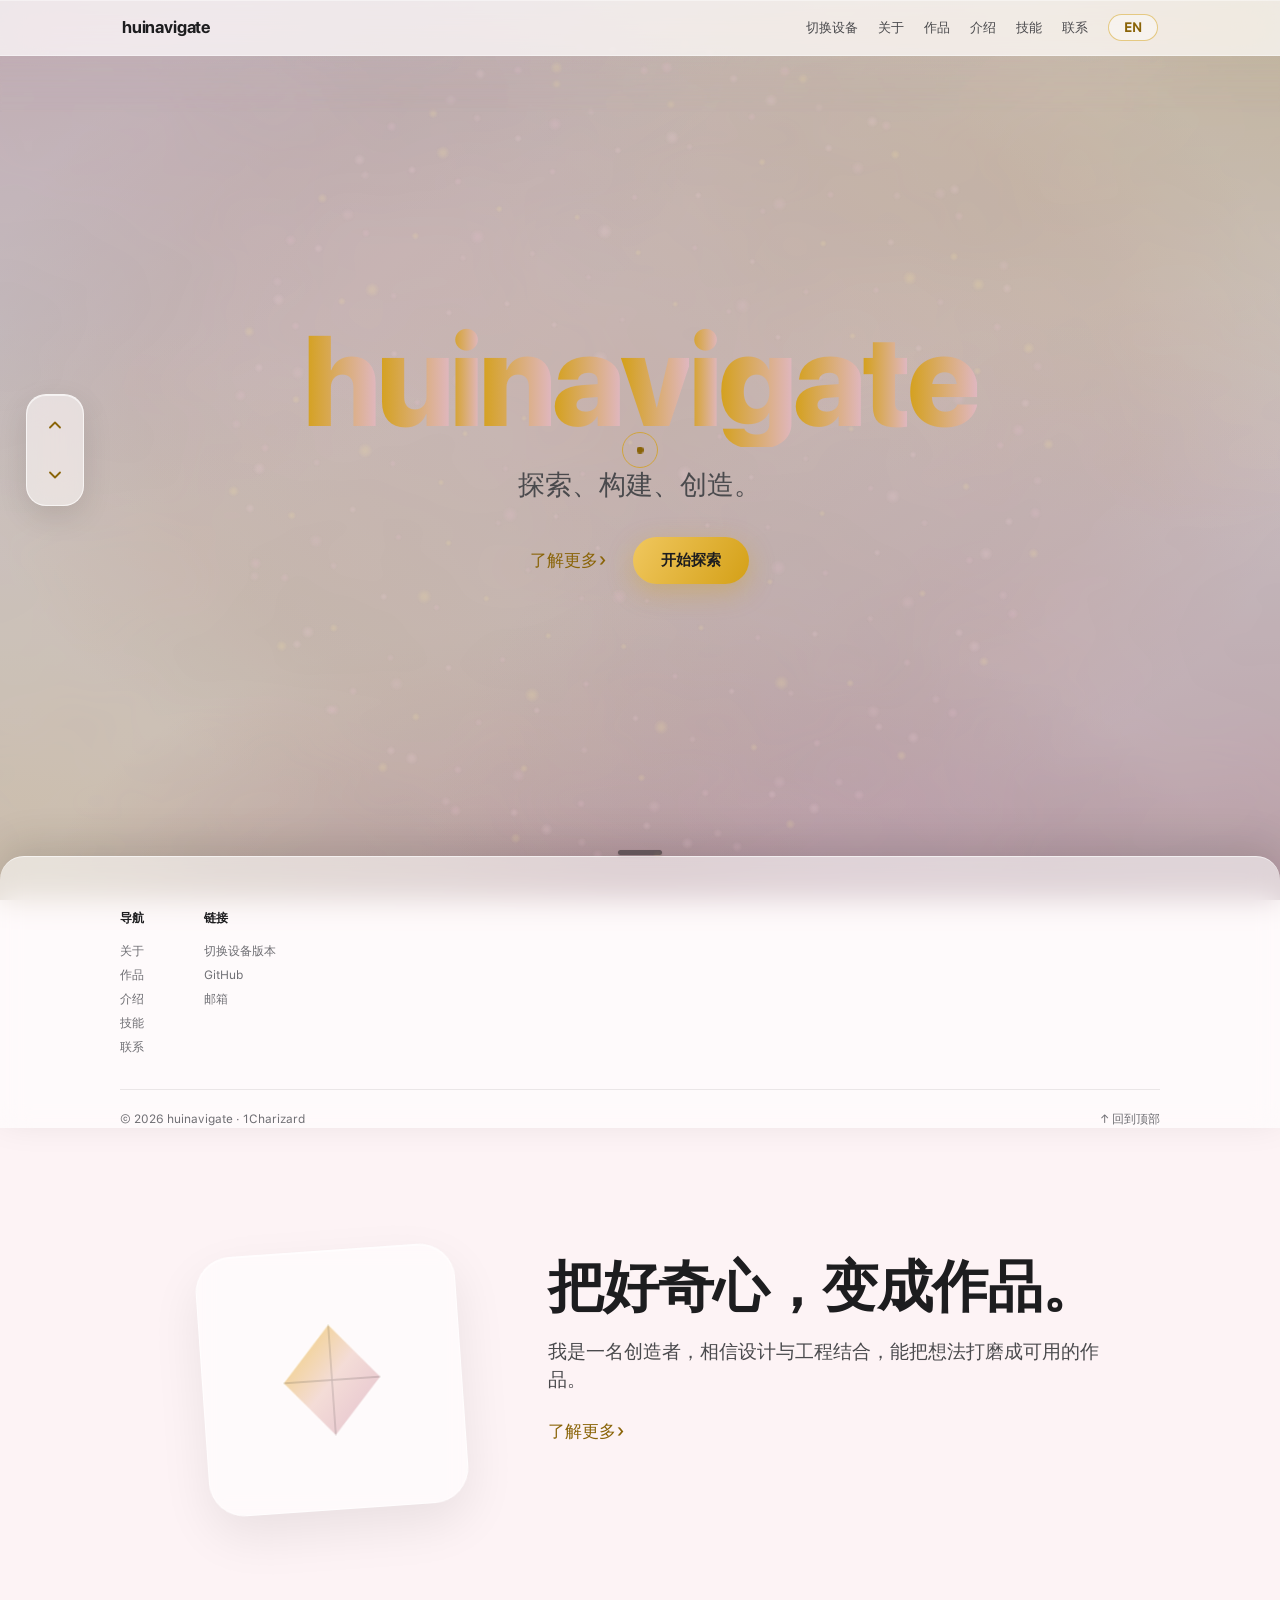
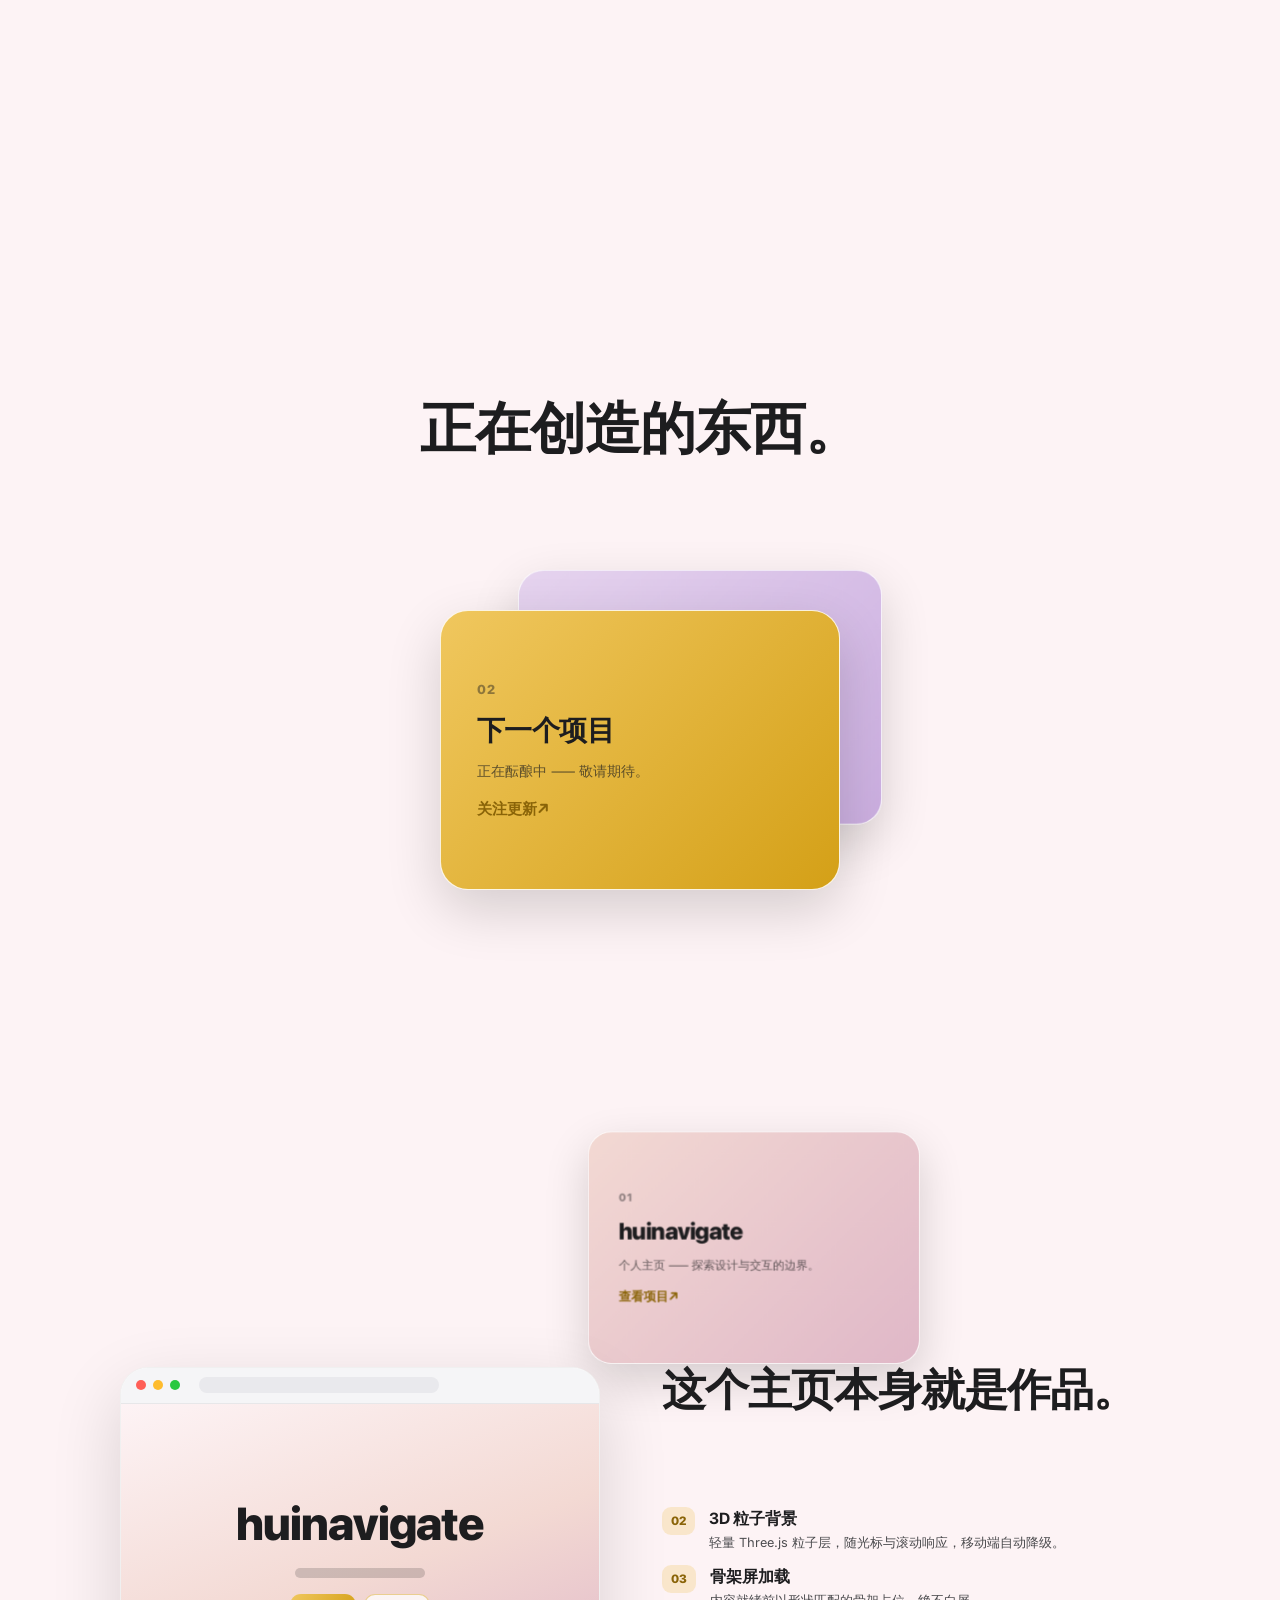
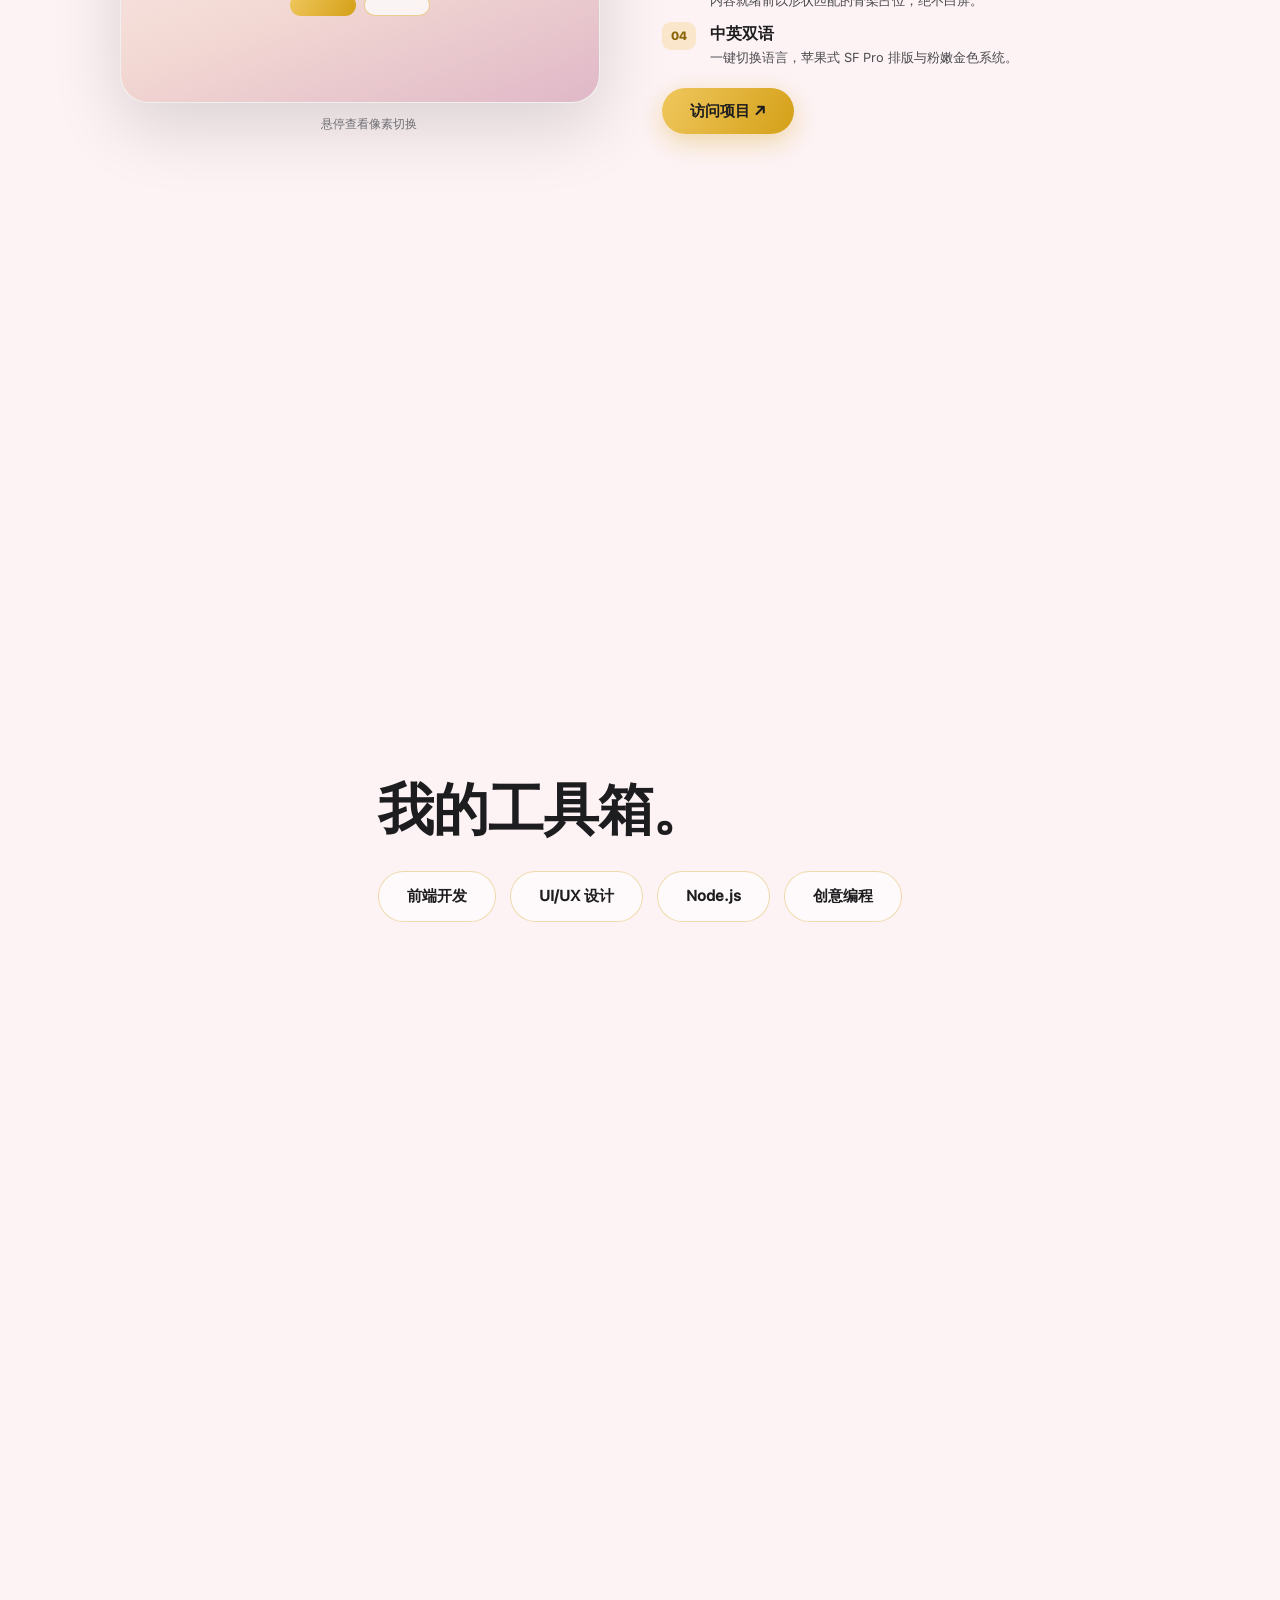
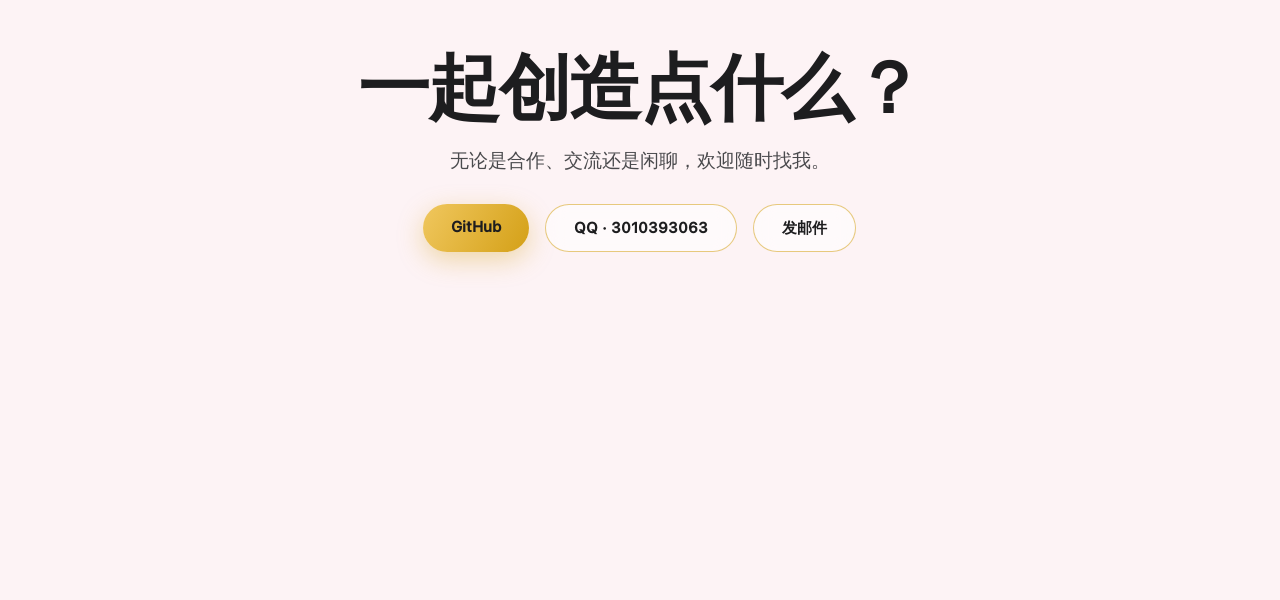
==== commit 69e420ad: "feat(contact): 三端联系区新增 QQ 联系(3010393063)" ====
--- a/desktop/index.html
+++ b/desktop/index.html
@@ -240,6 +240,7 @@
         <p class="section-sub reveal" data-i18n="contact.sub">无论是合作、交流还是闲聊，欢迎随时找我。</p>
         <div class="contact-links reveal">
           <a class="btn btn-primary" href="https://github.com/1Charizard" target="_blank" rel="noopener" data-magnetic>GitHub</a>
+          <a class="btn btn-ghost" href="https://qm.qq.com/q/pI1T8DPAJO" target="_blank" rel="noopener" data-magnetic>QQ · 3010393063</a>
           <a class="btn btn-ghost" href="mailto:1Charizard@users.noreply.github.com" data-i18n="contact.email" data-magnetic>发邮件</a>
         </div>
       </div>
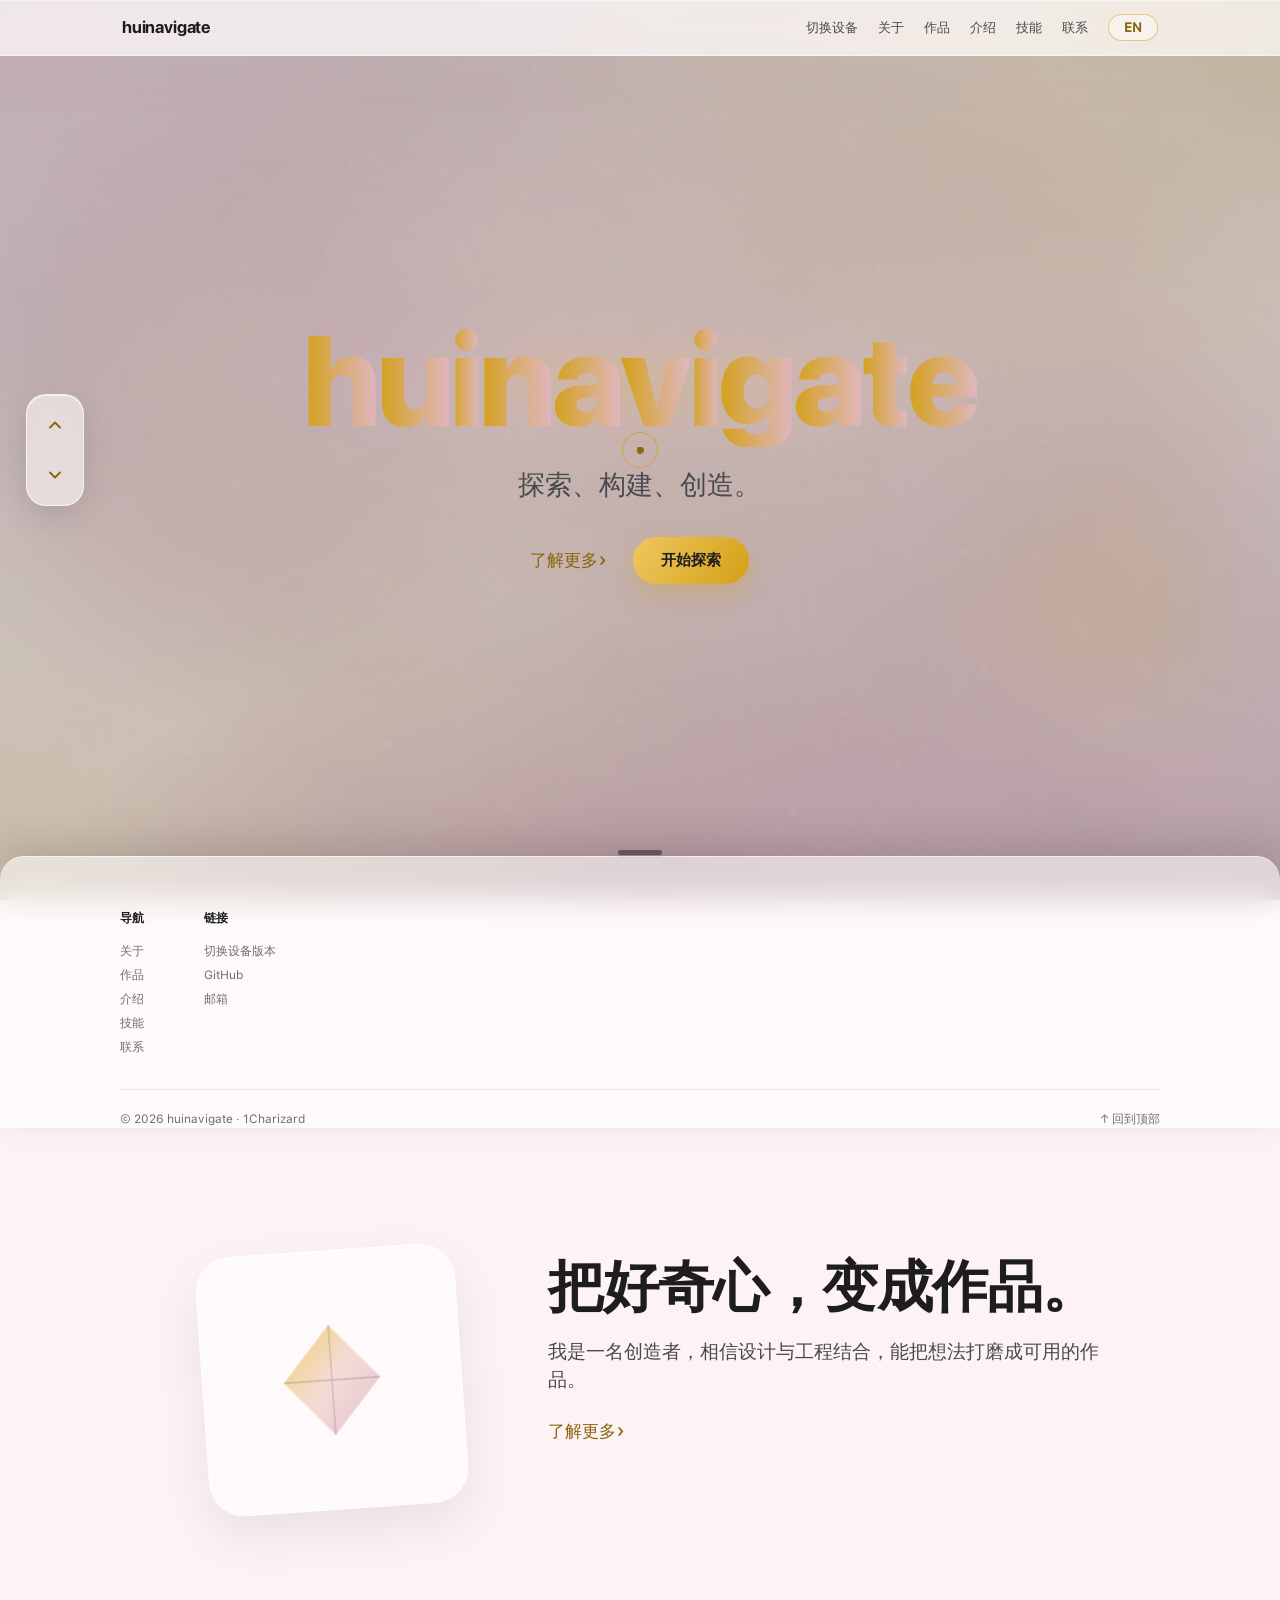
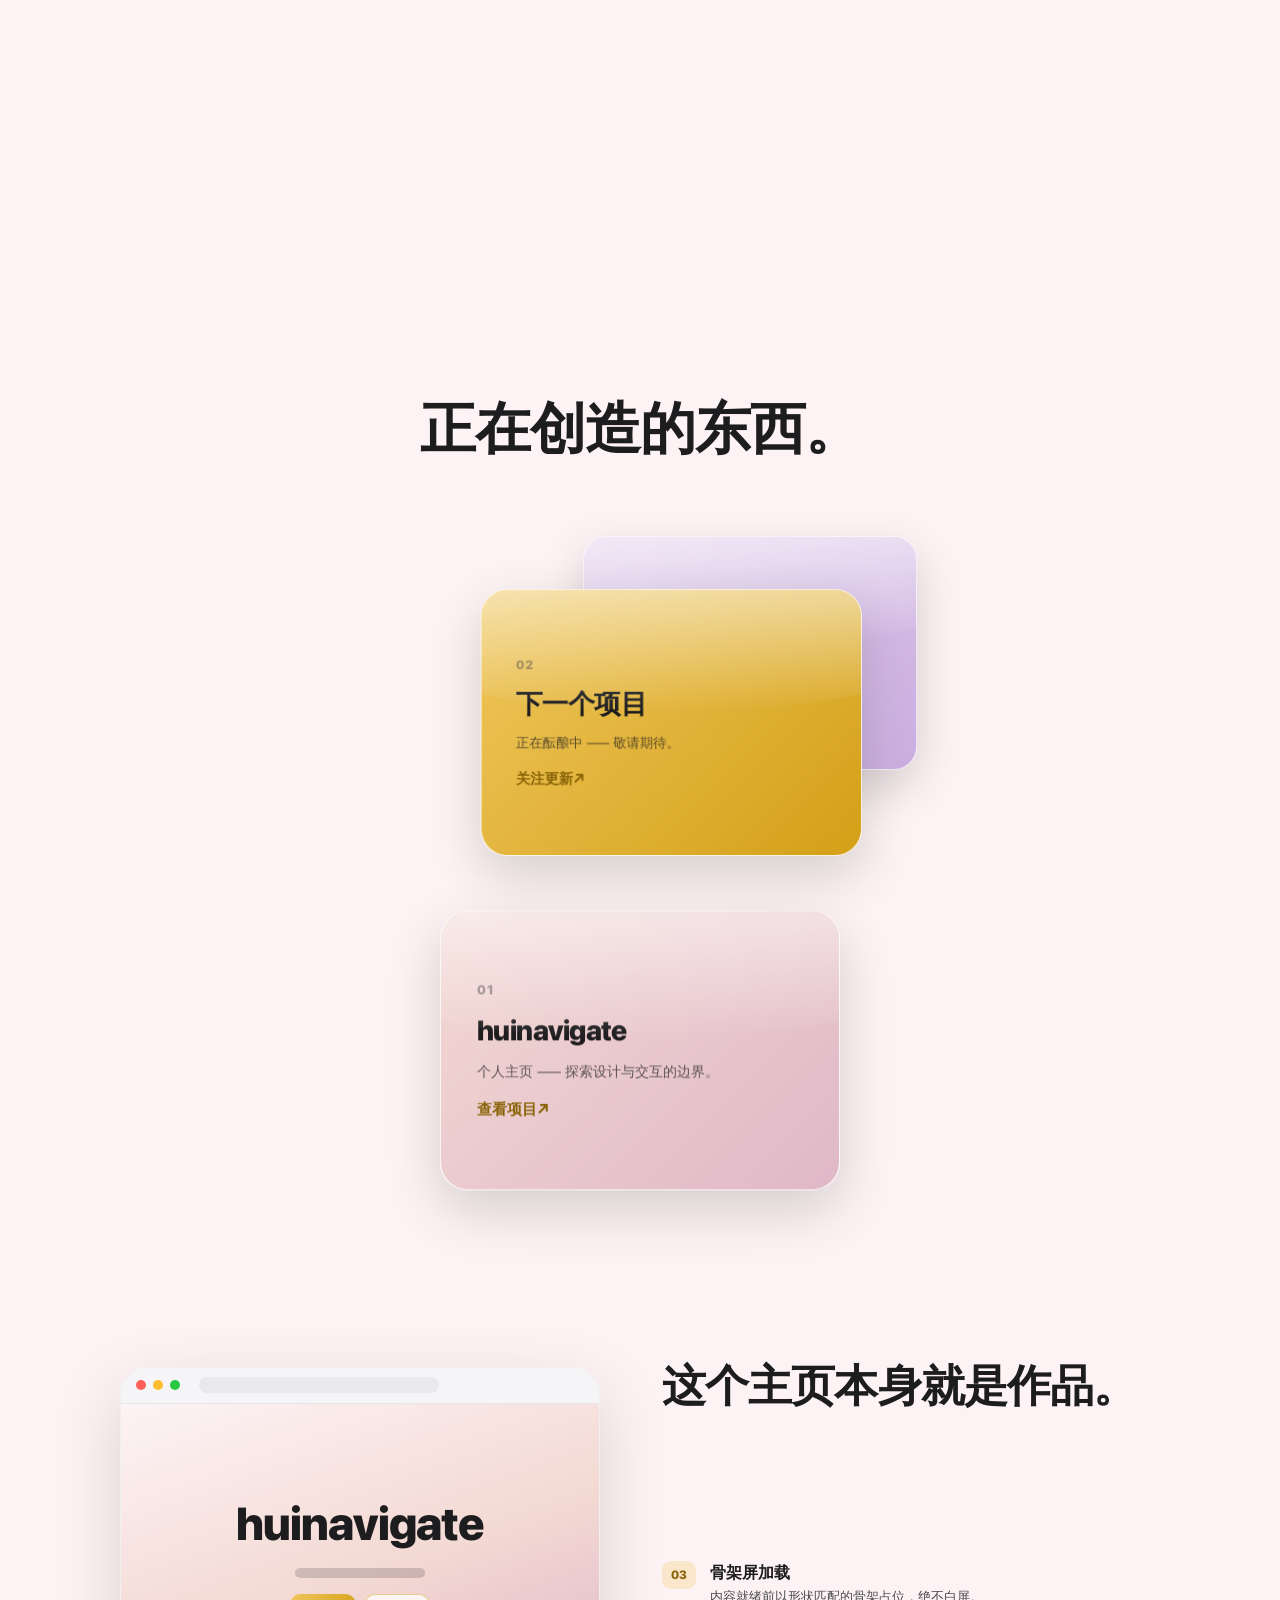
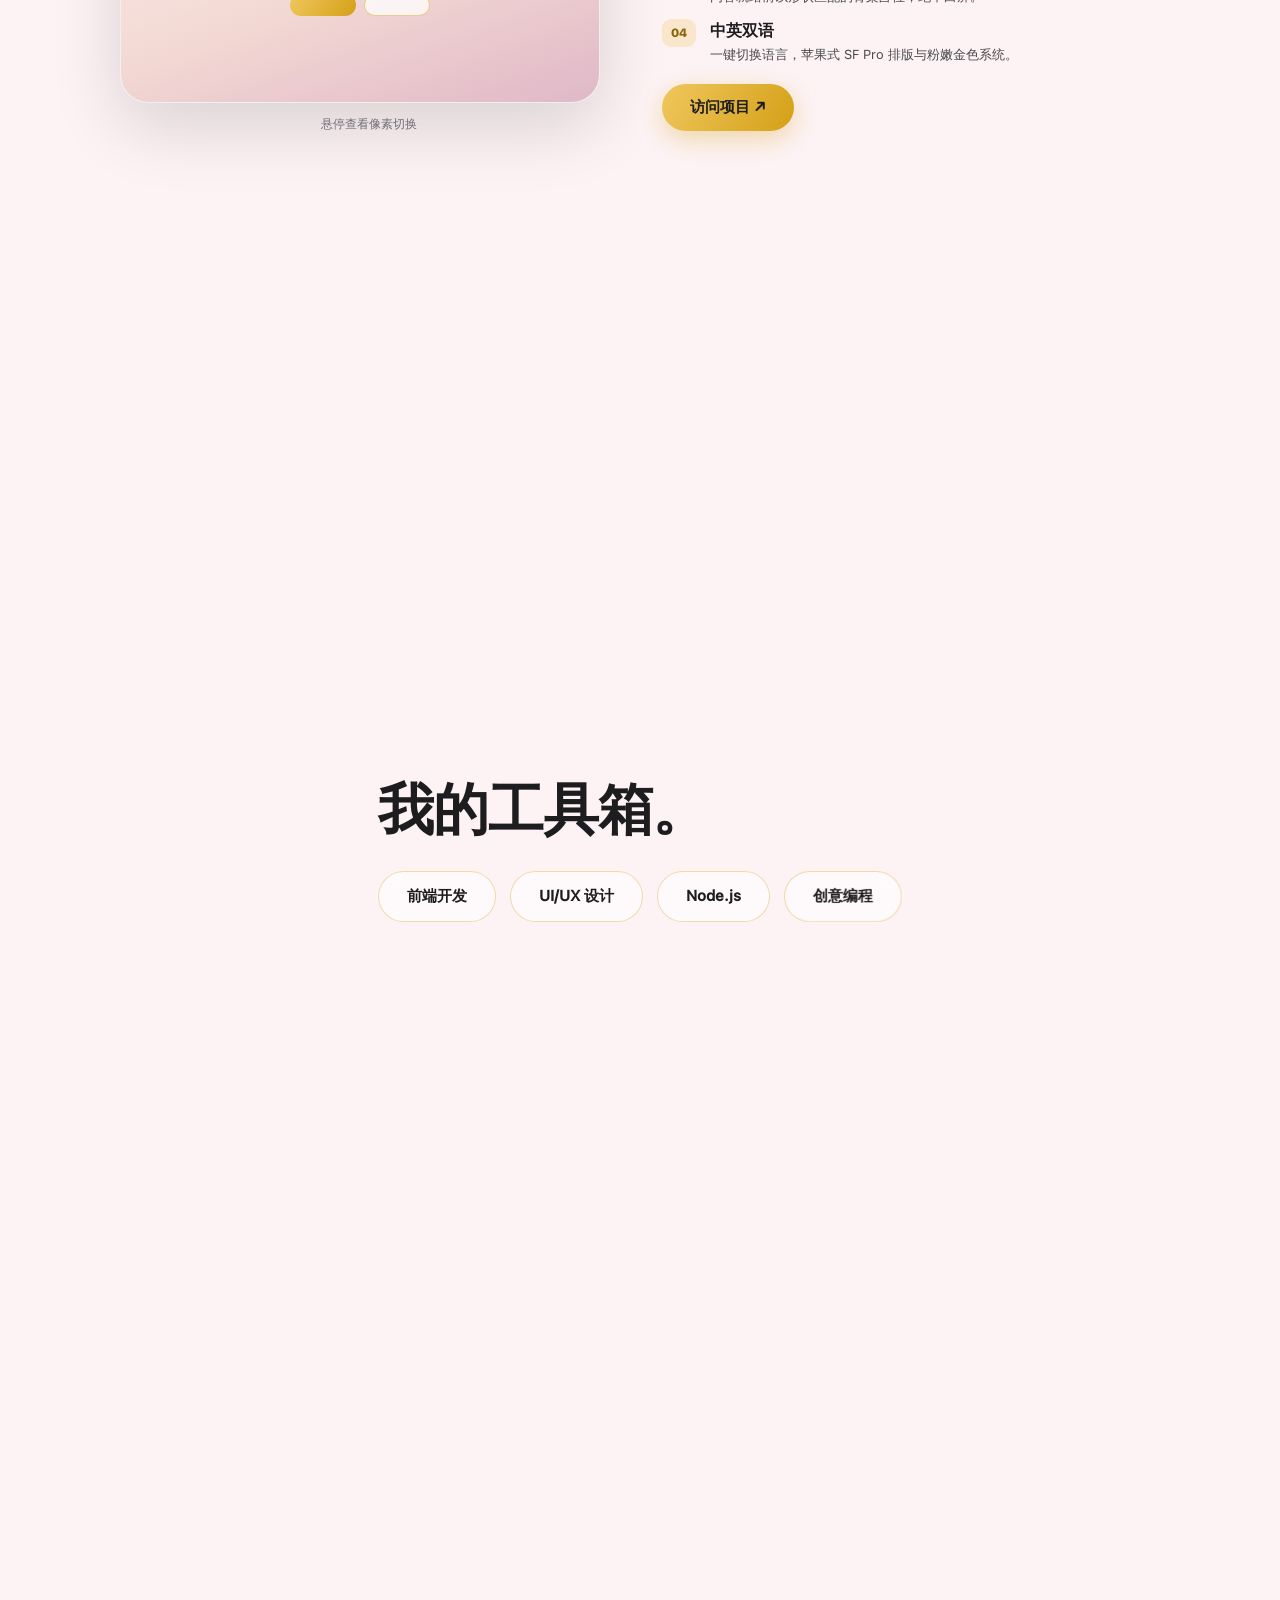
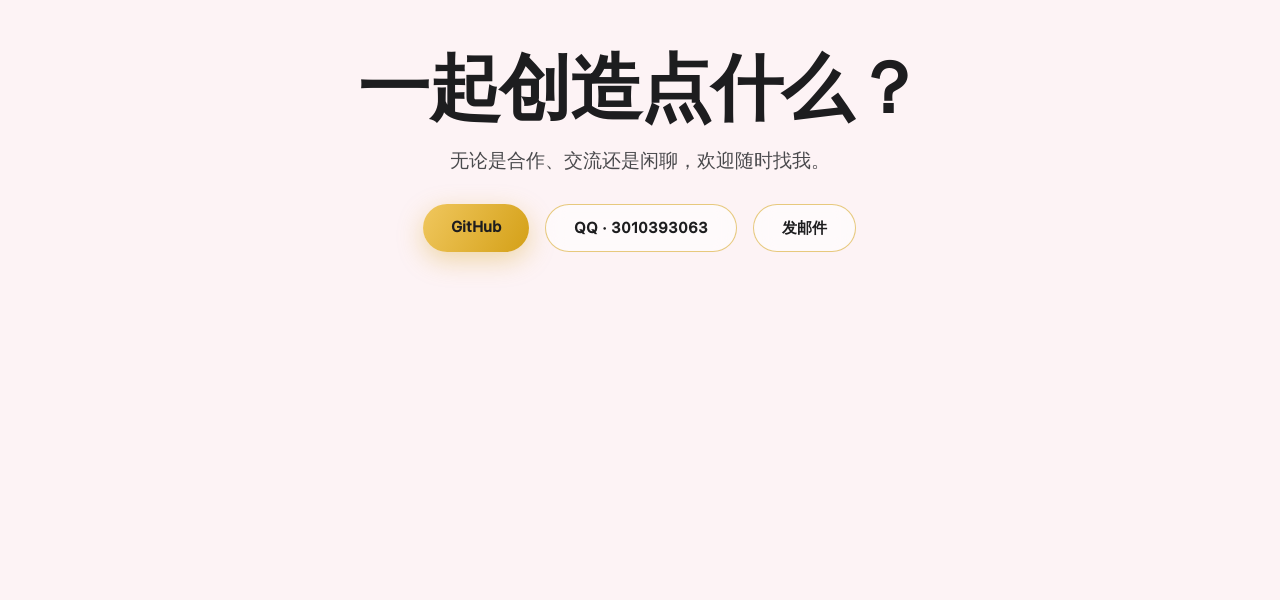
==== commit 486e5654: "style: 视觉美学升级 — 背景光斑/hero柔光晕/导航金线/按钮扫光/卡片高光/英文kicker" ====
--- a/desktop/index.html
+++ b/desktop/index.html
@@ -115,7 +115,7 @@
           </svg>
         </div>
         <div class="about-copy">
-          <h2 class="section-title reveal" data-i18n="about.title">把好奇心，变成作品。</h2>
+          <h2 class="section-title reveal" data-i18n="about.title"><span class="section-kicker">ABOUT</span>把好奇心，变成作品。</h2>
           <p class="section-sub reveal" data-i18n="about.sub">我是一名创造者，相信设计与工程结合，能把想法打磨成可用的作品。</p>
           <a class="link-arrow reveal" href="#works" data-i18n="about.learn" data-magnetic>了解更多 <span class="arrow">›</span></a>
         </div>
@@ -125,7 +125,7 @@
     <!-- ============ WORKS(CardSwap 弹性卡片堆叠) ============ -->
     <section class="section works" id="works" data-section="works">
       <div class="section-inner">
-        <h2 class="section-title reveal" data-i18n="works.title">正在创造的东西。</h2>
+        <h2 class="section-title reveal" data-i18n="works.title"><span class="section-kicker">WORKS</span>正在创造的东西。</h2>
         <div class="works-swap" id="worksSwap" data-cards>
           <a class="swap-card sc1" href="https://github.com/1Charizard/huinavigate" target="_blank" rel="noopener" data-card>
             <span class="sc-index" aria-hidden="true">01</span>
@@ -182,7 +182,7 @@
           <p class="mock-hint" data-i18n="showcase.hint">悬停查看像素切换</p>
         </div>
         <div class="showcase-copy">
-          <h2 class="section-title reveal" data-i18n="showcase.title">这个主页本身就是作品。</h2>
+          <h2 class="section-title reveal" data-i18n="showcase.title"><span class="section-kicker">SHOWCASE</span>这个主页本身就是作品。</h2>
           <ul class="feats">
             <li class="feat reveal">
               <span class="feat-num" aria-hidden="true">01</span>
@@ -223,7 +223,7 @@
     <!-- ============ SKILLS(弹性 chips) ============ -->
     <section class="section skills" id="skills" data-section="skills">
       <div class="section-inner">
-        <h2 class="section-title reveal" data-i18n="skills.title">我的工具箱。</h2>
+        <h2 class="section-title reveal" data-i18n="skills.title"><span class="section-kicker">SKILLS</span>我的工具箱。</h2>
         <div class="chips">
           <span class="chip" data-i18n="skills.s1" data-magnetic>前端开发</span>
           <span class="chip" data-i18n="skills.s2" data-magnetic>UI/UX 设计</span>
@@ -236,7 +236,7 @@
     <!-- ============ CONTACT(全屏收尾) ============ -->
     <section class="section contact" id="contact" data-section="contact">
       <div class="section-inner">
-        <h2 class="section-title reveal" data-i18n="contact.title">一起创造点什么？</h2>
+        <h2 class="section-title reveal" data-i18n="contact.title"><span class="section-kicker">CONTACT</span>一起创造点什么？</h2>
         <p class="section-sub reveal" data-i18n="contact.sub">无论是合作、交流还是闲聊，欢迎随时找我。</p>
         <div class="contact-links reveal">
           <a class="btn btn-primary" href="https://github.com/1Charizard" target="_blank" rel="noopener" data-magnetic>GitHub</a>
--- a/styles.css
+++ b/styles.css
@@ -106,6 +106,43 @@
   pointer-events: none;
 }
 
+/* ============================================================
+   背景光斑层:两块柔和光斑缓慢漂移,水晶感呼吸
+   (纯装饰,pointer-events:none,不影响交互与性能)
+   ============================================================ */
+.bg-scene::before,
+.bg-scene::after {
+  content: '';
+  position: absolute;
+  border-radius: 50%;
+  filter: blur(60px);
+  pointer-events: none;
+  will-change: transform;
+}
+.bg-scene::before {
+  width: 46vmax; height: 46vmax;
+  left: -8vmax; top: 6vmax;
+  background: radial-gradient(circle, rgba(243, 217, 211, 0.85) 0%, rgba(224, 184, 200, 0.35) 45%, transparent 70%);
+  animation: bg-drift-a 26s ease-in-out infinite alternate;
+}
+.bg-scene::after {
+  width: 38vmax; height: 38vmax;
+  right: -6vmax; bottom: 4vmax;
+  background: radial-gradient(circle, rgba(240, 199, 94, 0.42) 0%, rgba(224, 184, 200, 0.22) 45%, transparent 70%);
+  animation: bg-drift-b 32s ease-in-out infinite alternate;
+}
+@keyframes bg-drift-a {
+  from { transform: translate3d(0, 0, 0) scale(1); }
+  to   { transform: translate3d(6vmax, 4vmax, 0) scale(1.12); }
+}
+@keyframes bg-drift-b {
+  from { transform: translate3d(0, 0, 0) scale(1.05); }
+  to   { transform: translate3d(-5vmax, -3vmax, 0) scale(0.95); }
+}
+@media (prefers-reduced-motion: reduce) {
+  .bg-scene::before, .bg-scene::after { animation: none; }
+}
+
 /* Dark Veil 全屏暗纱背景(WebGL) */
 #darkVeil {
   position: fixed; inset: 0; z-index: 0;
@@ -288,7 +325,18 @@
     background 0.3s ease, box-shadow 0.3s ease;
 }
 body.ready .nav { opacity: 1; transform: none; }
-.nav.scrolled { background: var(--glass-strong); box-shadow: 0 1px 16px rgba(0, 0, 0, 0.08); }
+.nav.scrolled {
+  background: rgba(255, 255, 255, 0.62);
+  box-shadow: 0 1px 16px rgba(0, 0, 0, 0.08);
+  border-bottom: 1px solid rgba(212, 160, 23, 0.18);
+}
+.nav.scrolled::after {
+  content: '';
+  position: absolute;
+  left: 0; right: 0; bottom: -1px; height: 1px;
+  background: linear-gradient(90deg, transparent, rgba(240, 199, 94, 0.55), transparent);
+  pointer-events: none;
+}
 .nav-inner {
   max-width: 1080px; height: 100%; margin: 0 auto; padding: 0 22px;
   display: flex; align-items: center; gap: 20px;
@@ -362,6 +410,29 @@
   animation: hero-gradient-flow 7s linear infinite;
   text-shadow: none;
 }
+/* hero 标题柔光晕:粉金光雾,增强开场视觉冲击 */
+#heroTitle {
+  position: relative;
+  z-index: 1;
+}
+#heroTitle::after {
+  content: '';
+  position: absolute;
+  inset: -8% -12%;
+  background: radial-gradient(58% 72% at 50% 50%,
+    rgba(240, 199, 94, 0.26) 0%, rgba(224, 184, 200, 0.16) 45%, transparent 75%);
+  filter: blur(20px);
+  z-index: -1;
+  pointer-events: none;
+  animation: hero-glow 6s ease-in-out infinite alternate;
+}
+@keyframes hero-glow {
+  from { opacity: 0.65; transform: scale(0.97); }
+  to   { opacity: 1; transform: scale(1.05); }
+}
+@media (prefers-reduced-motion: reduce) {
+  #heroTitle::after { animation: none; }
+}
 .gradient-hero:hover .char { animation-play-state: paused; }
 @keyframes hero-gradient-flow { to { background-position: 300% 0; } }
 
@@ -408,7 +479,22 @@
   background: linear-gradient(120deg, #f0c75e, #d4a017);
   color: #1d1d1f;
   box-shadow: 0 8px 26px rgba(212, 160, 23, 0.35);
-}
+  position: relative;
+  overflow: hidden;
+}
+/* 扫光:悬停时一道柔白流光扫过按钮 */
+.btn-primary::after {
+  content: '';
+  position: absolute;
+  top: -40%; bottom: -40%;
+  width: 38%;
+  left: -60%;
+  background: linear-gradient(105deg, transparent, rgba(255, 255, 255, 0.55), transparent);
+  transform: skewX(-20deg);
+  transition: left 0.7s cubic-bezier(0.16, 1, 0.3, 1);
+  pointer-events: none;
+}
+.btn-primary:hover::after { left: 130%; }
 .btn-primary:hover { transform: scale(1.04); box-shadow: 0 14px 38px rgba(240, 199, 94, 0.55); }
 .btn-ghost {
   border: 1.5px solid rgba(212, 160, 23, 0.55);
@@ -468,6 +554,18 @@
   font-weight: 700; letter-spacing: -0.02em; line-height: 1.1;
   color: var(--ink);
   margin-bottom: 20px;
+}
+/* 板块英文小标签:金色小字,提升层次 */
+.section-kicker {
+  display: block;
+  font-family: var(--font-text);
+  font-size: 12px;
+  font-weight: 700;
+  letter-spacing: 0.32em;
+  text-transform: uppercase;
+  color: var(--gold-deep);
+  margin-bottom: 12px;
+  opacity: 0.9;
 }
 .section-sub {
   font-family: var(--font-text);
@@ -520,6 +618,16 @@
   box-shadow: 0 20px 54px rgba(0, 0, 0, 0.16);
   transform-style: preserve-3d; backface-visibility: hidden;
   will-change: transform;
+  overflow: hidden;
+}
+/* 玻璃高光条:卡片顶部一道斜向柔光,增强立体感 */
+.swap-card::before {
+  content: '';
+  position: absolute;
+  top: 0; left: -20%; right: -20%; height: 46%;
+  background: linear-gradient(180deg, rgba(255, 255, 255, 0.5), rgba(255, 255, 255, 0));
+  border-radius: var(--radius) var(--radius) 50% 50%;
+  pointer-events: none;
 }
 .sc1 { background: linear-gradient(135deg, #f3d9d3, #e0b8c8); }
 .sc2 { background: linear-gradient(135deg, #f0c75e, #d4a017); }
@@ -900,16 +1008,114 @@
   .feats { text-align: left; }
 }
 
-/* ---------- 手机(≤720px):单栏,紧凑 ---------- */
+/* ---------- 手机(≤720px):单栏,紧凑,触控优先 ---------- */
 @media (max-width: 720px) {
-  .nav-links { gap: 12px; }
-  .nav-links a { font-size: 11px; }
-  .nav-links a:nth-child(3) { display: none; }
-  .hero-title { font-size: clamp(48px, 14vw, 80px); letter-spacing: -0.04em; }
-  .section { padding: 140px 20px; }
-  .contact { padding: 60px 20px; }
-  .contact .section-title { font-size: clamp(34px, 9vw, 52px); }
-  .contact .section-sub { font-size: 15px; margin-bottom: 20px; }
+  /* === 导航栏:精简链接,避免拥挤 === */
+  .nav-inner { padding: 0 16px; gap: 10px; }
+  .nav-logo { font-size: 15px; }
+  .nav-links { gap: 10px; }
+  .nav-links a { font-size: 11px; padding: 2px 0; }
+  /* 手机端隐藏"切换设备"和"介绍",只留:关于/作品/技能/联系 */
+  .nav-links a:nth-child(1) { display: none; } /* 切换设备 */
+  .nav-links a:nth-child(4) { display: none; } /* 介绍(showcase) */
+  .lang-toggle { font-size: 11px; padding: 4px 10px; }
+
+  /* === HERO:更紧凑的标题与按钮 === */
+  .hero-title { font-size: clamp(44px, 13vw, 72px); letter-spacing: -0.04em; }
+  .hero-sub { font-size: clamp(15px, 3.8vw, 18px); margin-top: 14px; }
+  .hero-links { margin-top: 24px; gap: 18px; }
+  .btn { padding: 11px 22px; font-size: 14px; }
+  .link-arrow { font-size: 15px; }
+  .hero-scroll { bottom: 60px; } /* 避开底部抽屉把手 */
+
+  /* === 分区:减小上下padding,内容更紧凑 === */
+  .section { padding: 90px 20px; min-height: auto; }
+  .section.works { padding-top: 70px; }
+  .section-title { font-size: clamp(26px, 6.5vw, 38px); margin-bottom: 14px; }
+  .section-sub { font-size: clamp(14px, 3.5vw, 16px); margin-bottom: 20px; }
+
+  /* === ABOUT:双栏改单栏,居中 === */
+  .about-inner { grid-template-columns: 1fr; gap: 28px; }
+  .about-visual { width: 180px; height: 180px; border-radius: 28px; }
+  .about-visual svg { width: 100px; height: 100px; }
+  .about-copy { text-align: center; }
+  .about-copy .section-sub { margin: 0 auto 20px; }
+
+  /* === WORKS:卡片宽度适配手机,减小堆叠偏移 === */
+  .works-swap { width: min(340px, 90vw); height: 260px; margin: 60px auto 0; }
+  .swap-card {
+    width: min(320px, 86vw); height: 240px;
+    padding: 24px 26px; gap: 8px; border-radius: 22px;
+  }
+  .sc-title { font-size: 22px; }
+  .sc-desc { font-size: 13px; }
+  .sc-link { font-size: 14px; margin-top: 4px; }
+  .works-skeleton { width: min(340px, 90vw); height: 260px; }
+
+  /* === SHOWCASE:双栏改单栏,mockup在上文字在下 === */
+  .showcase-inner { grid-template-columns: 1fr; gap: 28px; }
+  .showcase-copy { text-align: center; }
+  .showcase-copy .section-title { font-size: clamp(24px, 6vw, 34px); }
+  .feats { text-align: left; gap: 14px; }
+  .feat-copy h3 { font-size: 15px; }
+  .feat-copy p { font-size: 12.5px; }
+  .mock-frame { max-width: 100%; margin: 0 auto; }
+  .mock-hint { font-size: 11px; }
+
+  /* === SKILLS:chips更紧凑 === */
+  .chips { gap: 10px; margin-top: 22px; }
+  .chip { font-size: 13px; padding: 10px 20px; }
+
+  /* === CONTACT:紧凑收尾 === */
+  .contact { padding: 80px 20px 140px; min-height: auto; }
+  .contact .section-title { font-size: clamp(30px, 8vw, 46px); }
+  .contact .section-sub { font-size: 14px; margin-bottom: 24px; }
+  .contact-links { gap: 12px; }
+
+  /* === 左侧玻璃按钮:手机上更小巧,半透明不挡内容 === */
+  .side-nav-glass {
+    left: 8px; padding: 6px 4px; gap: 6px;
+    background: rgba(255, 255, 255, 0.4);
+    border-radius: 14px; opacity: 0.7;
+    transition: opacity 0.3s ease;
+  }
+  .side-nav-glass:hover { opacity: 1; }
+  .snv-btn { width: 26px; height: 26px; border-radius: 9px; }
+  .snv-btn svg { width: 14px; height: 14px; }
+
+  /* === 底部抽屉:手机端把手回归正常位置,丝滑上滑 === */
+  body[data-device="mobile"] .sheet-handle,
+  .footer-sheet .sheet-handle {
+    top: 0 !important;
+    height: 44px;
+    width: 100%;
+    left: 0;
+    transform: none;
+  }
+  body[data-device="mobile"] .sheet-handle-bar,
+  .footer-sheet .sheet-handle-bar {
+    transform: translateY(8px) !important;
+  }
+  body[data-device="mobile"] .sheet-handle:active .sheet-handle-bar,
+  .footer-sheet .sheet-handle:active .sheet-handle-bar {
+    transform: translateY(8px) scaleX(0.72) !important;
+  }
+  .footer-sheet {
+    transform: translateY(calc(100% - 44px));
+    padding: 44px 20px calc(24px + env(safe-area-inset-bottom));
+  }
+  .footer-cols { gap: 32px; }
+  .footer-col h4 { font-size: 11px; margin-bottom: 10px; }
+  .footer-col a { font-size: 11px; padding: 2px 0; }
+  .footer-bottom { font-size: 11px; padding-top: 16px; }
+
+  /* === 触控全局优化 === */
+  a, button { -webkit-tap-highlight-color: transparent; }
+  .btn, .chip, .snv-btn, .lang-toggle {
+    min-height: 44px; /* 苹果人机接口指南:最小触控区域 */
+    display: inline-flex; align-items: center; justify-content: center;
+  }
+  .nav-links a { min-height: 44px; display: inline-flex; align-items: center; }
 }
 
 /* data-device 精细控制:触屏隐藏光标,平板/手机按钮保留(已缩小) */
